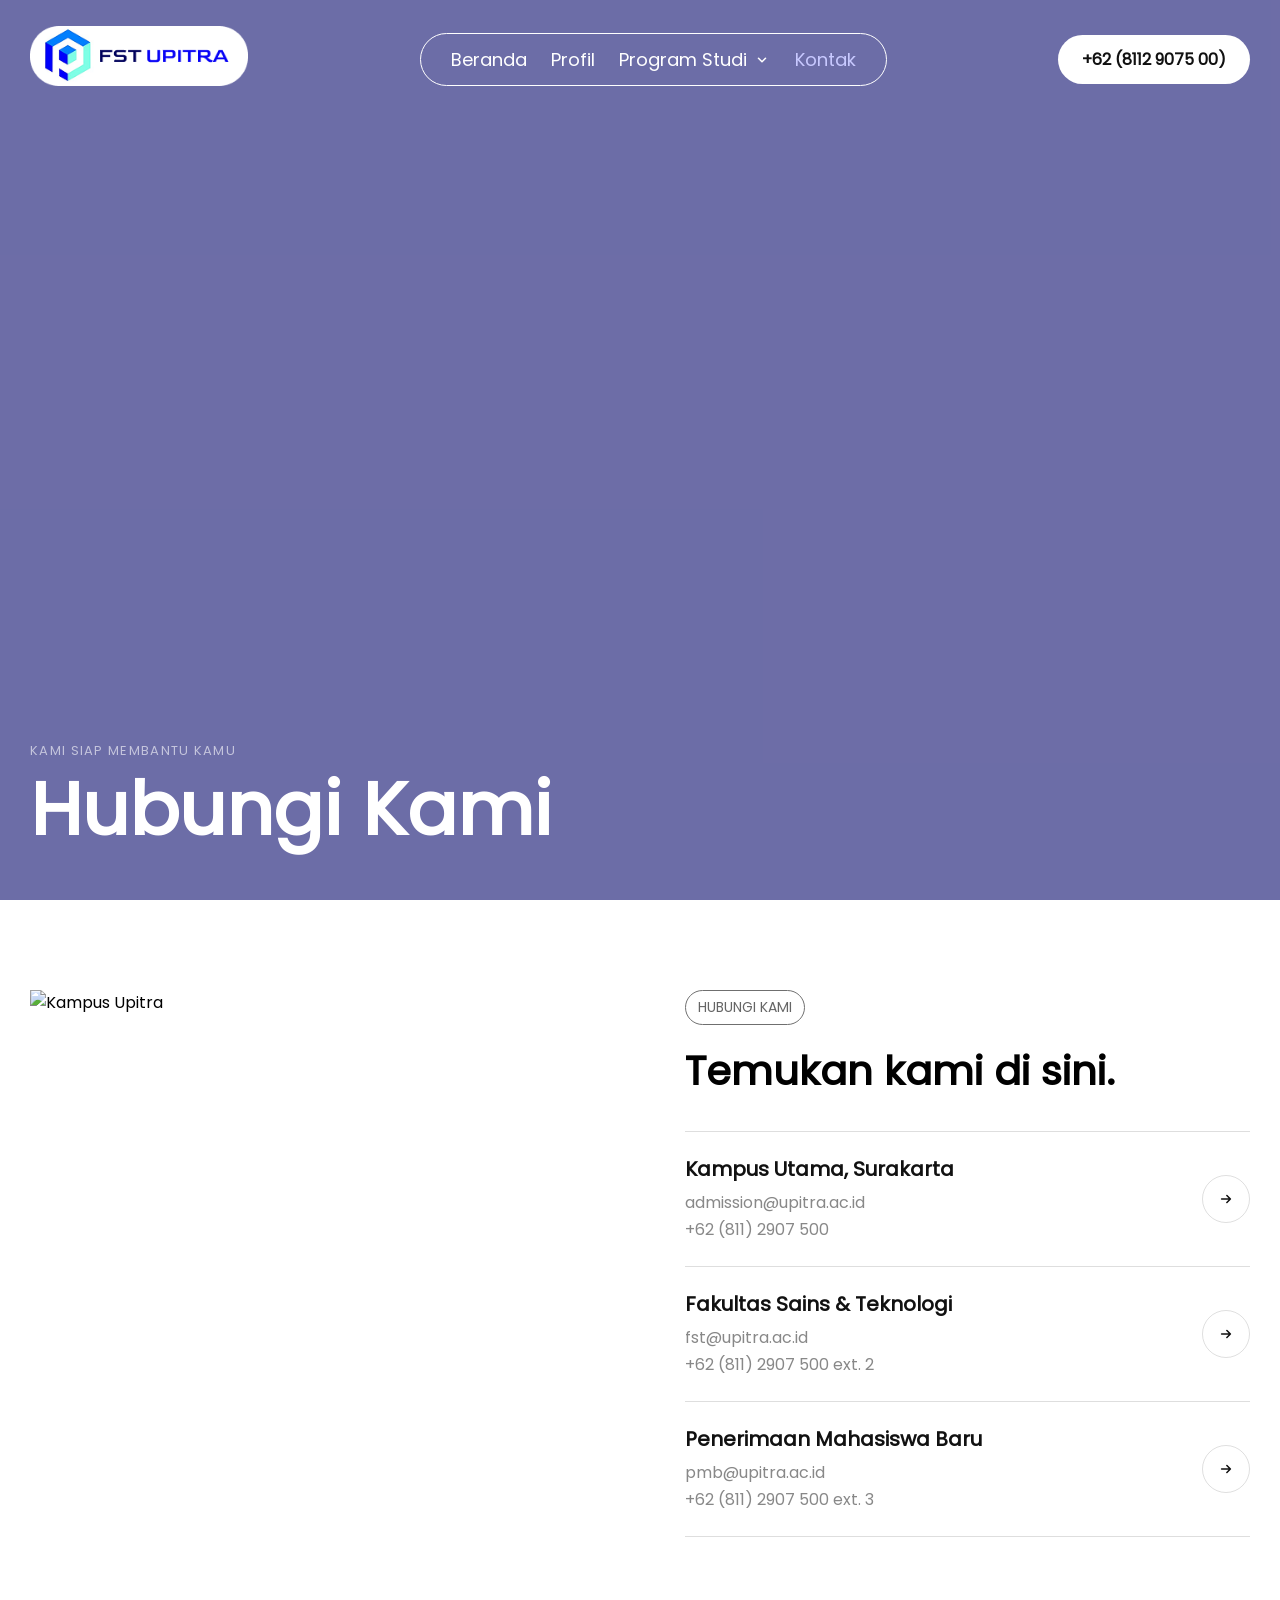
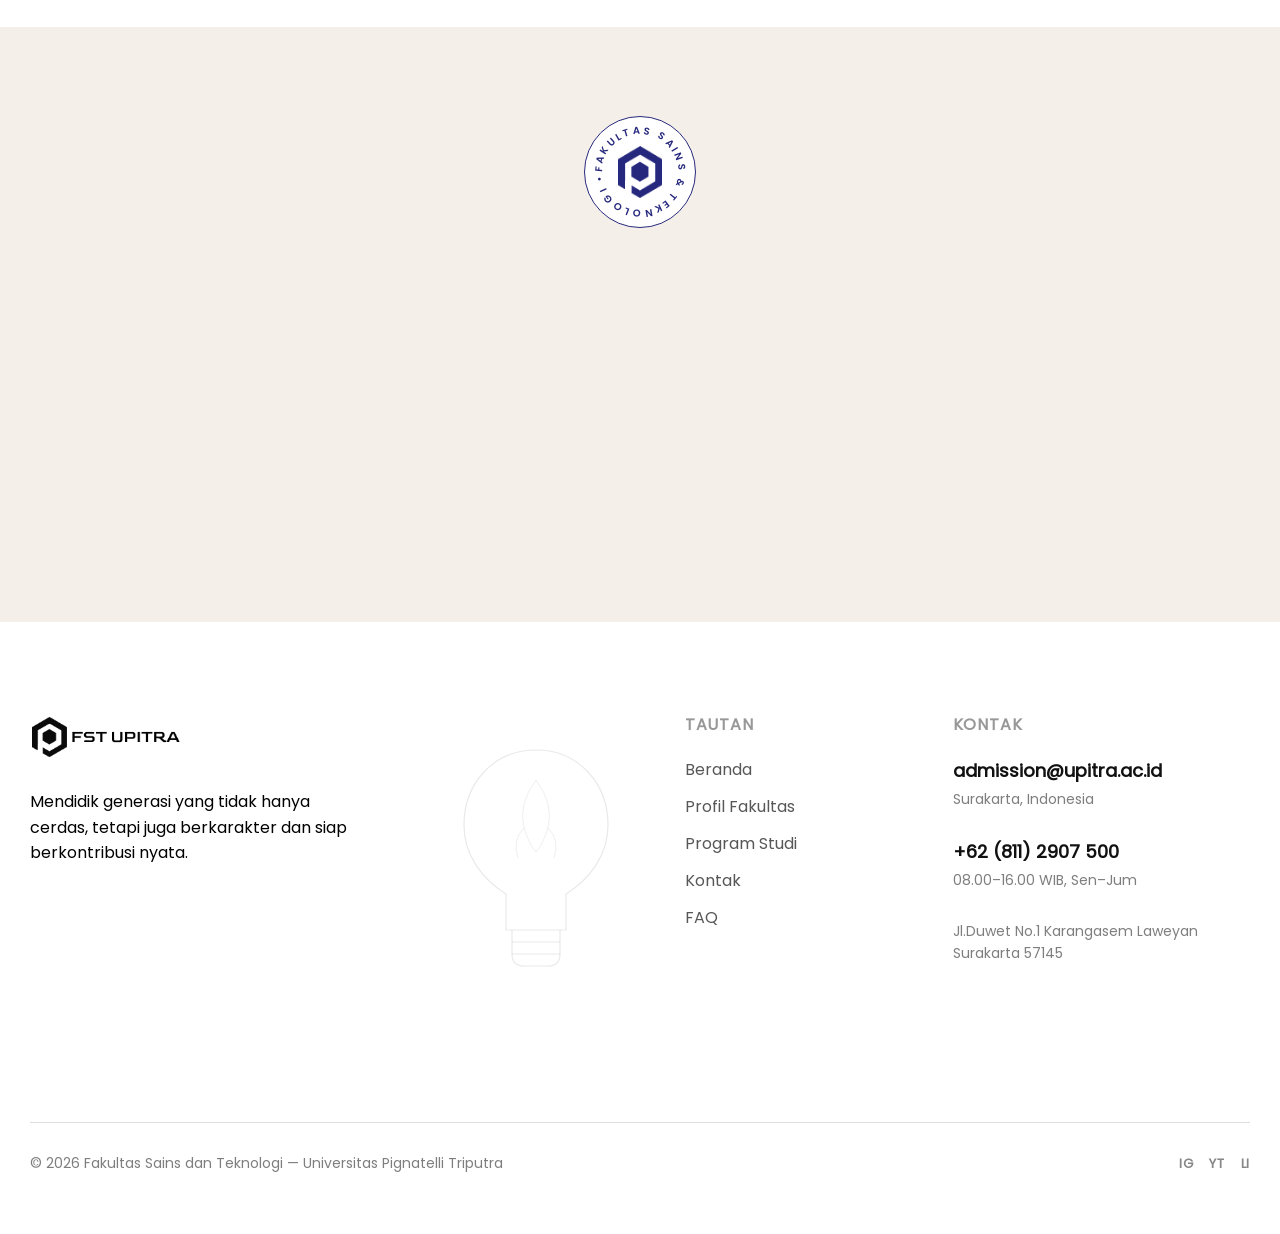
==== pages/kontak.html @ c09c7ad1 "update" ====
<!DOCTYPE html>
<html lang="id">

<head>
    <meta charset="UTF-8">
    <meta name="viewport" content="width=device-width, initial-scale=1.0">
    <title>Kontak — FST Upitra</title>
    <link rel="stylesheet" href="../assets/css/global.css">
    <link rel="stylesheet" href="../assets/css/kontak.css">
    <link rel="shortcut icon" href="../assets/img/favicon.png" type="image/x-icon">
</head>

<body class="loading">

    <div id="loading-screen">
        <div class="spinning-badge">
            <svg class="badge-ring" viewBox="0 0 110 110" xmlns="http://www.w3.org/2000/svg">
                <defs>
                    <path id="badge-circle" d="M 55,55 m -38,0 a 38,38 0 1,1 76,0 a 38,38 0 1,1 -76,0" />
                </defs>
                <text font-size="10" font-family="Poppins-SemiBold, sans-serif" fill="#26287d" letter-spacing="2.5"
                    font-weight="600">
                    <textPath href="#badge-circle">FAKULTAS SAINS & TEKNOLOGI &bull;
                </text>
            </svg>
            <div class="badge-center">
                <div class="badge-logo">
                    <img src="../assets/img/logo-brand.png" alt="" class="badge-img no-reveal">
                </div>
            </div>
        </div>
    </div>

    <nav>
        <a href="../index.html"><img src="../assets/img/logo-header.png" alt="FST Upitra Logo"></a>
        <ul class="nav-links">
            <li><a href="../index.html">Beranda</a></li>
            <li><a href="profil.html">Profil</a></li>
            <li class="nav-dropdown">
                <a href="prodi.html">Program Studi</a>
                <span class="nav-chevron">
                    <svg viewBox="0 0 16 16" fill="none">
                        <path d="M4 6l4 4 4-4" stroke="currentColor" stroke-width="1.8" stroke-linecap="round"
                            stroke-linejoin="round" />
                    </svg>
                </span>
                <div class="nav-dropdown-menu">
                    <a href="prodi/si.html">Sistem Informasi</a>
                    <a href="prodi/informatika.html">Informatika</a>
                    <a href="prodi/rpl.html">Rekayasa Perangkat Lunak</a>
                </div>
            </li>
            <li><a href="kontak.html" class="active">Kontak</a></li>
        </ul>
        <a href="tel:+628112907500" class="kontak nav-kontak">+62 (8112 9075 00)</a>
        <button class="nav-hamburger" id="navHamburger" aria-label="Open menu">
            <span></span>
            <span></span>
            <span></span>
        </button>
    </nav>

    <div class="mobile-menu" id="mobileMenu">
        <div class="mobile-menu-header">
            <img src="../assets/img/logo-header.png" alt="" class="mobile-menu-logo">
            <button class="mobile-menu-close" id="mobileMenuClose" aria-label="Close menu">
                <svg viewBox="0 0 24 24" fill="none" width="20" height="20">
                    <path d="M6 6l12 12M6 18L18 6" stroke="currentColor" stroke-width="2" stroke-linecap="round" />
                </svg>
            </button>
        </div>
        <ul class="mobile-menu-links">
            <li><a href="../index.html">HOME</a></li>
            <li><a href="profil.html">PROFIL</a></li>
            <li class="mobile-dropdown">
                <button class="mobile-dropdown-btn" id="mobileDropdownBtn">
                    PROGRAM STUDI
                    <svg viewBox="0 0 16 16" fill="none" width="14" height="14" class="mobile-chevron">
                        <path d="M4 6l4 4 4-4" stroke="currentColor" stroke-width="1.8" stroke-linecap="round"
                            stroke-linejoin="round" />
                    </svg>
                </button>
                <ul class="mobile-submenu" id="mobileSubmenu">
                    <li><a href="prodi/si.html">Sistem Informasi</a></li>
                    <li><a href="prodi/informatika.html">Informatika</a></li>
                    <li><a href="prodi/rpl.html">Rekayasa Perangkat Lunak</a></li>
                </ul>
            </li>
            <li><a href="kontak.html">KONTAK</a></li>
        </ul>
        <a href="tel:+628112907500" class="mobile-menu-kontak">+62 (8112 9075 00)</a>
    </div>

    <div class="mobile-menu-overlay" id="mobileMenuOverlay"></div>

    <main>

        <section id="kontak-hero">
            <div class="kh-bg"></div>
            <div class="kh-overlay"></div>
            <div class="kh-content">
                <p class="kh-eyebrow">Kami siap membantu kamu</p>
                <h1>Hubungi Kami</h1>
            </div>
        </section>

        <section id="kontak-main">

            <div class="km-img scroll-zoom-wrap">
                <img src="../assets/img/upitra4.jpg" alt="Kampus Upitra" class="scroll-zoom-img">
            </div>

            <div class="km-right">
                <div class="rounded">HUBUNGI KAMI</div>
                <h2>Temukan kami di sini.</h2>

                <div class="k-list">
                    <a href="https://maps.google.com/?q=Jl+Duwet+No+1+Karangasem+Laweyan+Surakarta" target="_blank"
                        class="k-item">
                        <div class="k-item-left">
                            <p class="k-loc">Kampus Utama, Surakarta</p>
                            <p class="k-detail">admission@upitra.ac.id</p>
                            <p class="k-detail">+62 (811) 2907 500</p>
                        </div>
                        <div class="k-arrow">
                            <svg viewBox="0 0 16 16" fill="none" width="14" height="14">
                                <path d="M3 8h10M9 4l4 4-4 4" stroke="currentColor" stroke-width="1.8"
                                    stroke-linecap="round" stroke-linejoin="round" />
                            </svg>
                        </div>
                    </a>

                    <a href="mailto:fst@upitra.ac.id" class="k-item">
                        <div class="k-item-left">
                            <p class="k-loc">Fakultas Sains &amp; Teknologi</p>
                            <p class="k-detail">fst@upitra.ac.id</p>
                            <p class="k-detail">+62 (811) 2907 500 ext. 2</p>
                        </div>
                        <div class="k-arrow">
                            <svg viewBox="0 0 16 16" fill="none" width="14" height="14">
                                <path d="M3 8h10M9 4l4 4-4 4" stroke="currentColor" stroke-width="1.8"
                                    stroke-linecap="round" stroke-linejoin="round" />
                            </svg>
                        </div>
                    </a>

                    <a href="mailto:pmb@upitra.ac.id" class="k-item">
                        <div class="k-item-left">
                            <p class="k-loc">Penerimaan Mahasiswa Baru</p>
                            <p class="k-detail">pmb@upitra.ac.id</p>
                            <p class="k-detail">+62 (811) 2907 500 ext. 3</p>
                        </div>
                        <div class="k-arrow">
                            <svg viewBox="0 0 16 16" fill="none" width="14" height="14">
                                <path d="M3 8h10M9 4l4 4-4 4" stroke="currentColor" stroke-width="1.8"
                                    stroke-linecap="round" stroke-linejoin="round" />
                            </svg>
                        </div>
                    </a>
                </div>
            </div>
        </section>

        <section id="kontak-map">
            <div class="kontak-map-inner">
                <iframe
                    src="https://www.google.com/maps/embed?pb=!1m18!1m12!1m3!1d3955.0!2d110.8029!3d-7.5701!2m3!1f0!2f0!3f0!3m2!1i1024!2i768!4f13.1!3m3!1m2!1s0x2e7a158b!2sJl.+Duwet+No.1+Karangasem+Laweyan+Surakarta!5e0!3m2!1sid!2sid!4v1"
                    allowfullscreen="" loading="lazy" referrerpolicy="no-referrer-when-downgrade">
                </iframe>
            </div>
            <div class="spinning-badge">
                <svg class="badge-ring" viewBox="0 0 110 110" xmlns="http://www.w3.org/2000/svg">
                    <defs>
                        <path id="map-bc" d="M 55,55 m -38,0 a 38,38 0 1,1 76,0 a 38,38 0 1,1 -76,0" />
                    </defs>
                    <text font-size="10" font-family="Poppins-SemiBold, sans-serif" fill="#26287d" letter-spacing="2.5"
                        font-weight="600">
                        <textPath href="#map-bc">FAKULTAS SAINS & TEKNOLOGI &bull;</textPath>
                    </text>
                </svg>
                <div class="badge-center">
                    <div class="badge-logo">
                        <img src="../assets/img/logo-brand.png" alt="" class="badge-img no-reveal">
                    </div>
                </div>
            </div>
        </section>

    </main>

    <footer>
        <div class="f-top">
            <div class="f-col-1">
                <div class="f-logo">
                    <img src="../assets/img/logo-footer.png" alt="FST Upitra">
                </div>
                <p class="f-tagline">Mendidik generasi yang tidak hanya cerdas, tetapi juga berkarakter dan siap
                    berkontribusi nyata.</p>
            </div>
            <div class="f-col-2">
                <svg viewBox="0 0 300 500" fill="none" xmlns="http://www.w3.org/2000/svg" class="f-bulb">
                    <path
                        d="M150 30 C80 30 30 85 30 155 C30 205 60 245 100 270 L100 330 L200 330 L200 270 C240 245 270 205 270 155 C270 85 220 30 150 30 Z"
                        stroke="rgba(0,0,0,0.12)" stroke-width="2" fill="none" />
                    <path d="M110 330 L110 370 Q110 390 130 390 L170 390 Q190 390 190 370 L190 330"
                        stroke="rgba(0,0,0,0.12)" stroke-width="2" fill="none" />
                    <line x1="110" y1="350" x2="190" y2="350" stroke="rgba(0,0,0,0.12)" stroke-width="2" />
                    <line x1="110" y1="370" x2="190" y2="370" stroke="rgba(0,0,0,0.12)" stroke-width="2" />
                    <path d="M150 80 Q120 120 130 160 Q140 190 150 200 Q160 190 170 160 Q180 120 150 80Z"
                        stroke="rgba(0,0,0,0.1)" stroke-width="1.5" fill="none" />
                    <path d="M130 160 Q110 180 120 210" stroke="rgba(0,0,0,0.1)" stroke-width="1.5" fill="none" />
                    <path d="M170 160 Q190 180 180 210" stroke="rgba(0,0,0,0.1)" stroke-width="1.5" fill="none" />
                </svg>
            </div>
            <div class="f-col-3">
                <p class="f-col-title">Tautan</p>
                <ul class="f-links">
                    <li><a href="../index.html">Beranda</a></li>
                    <li><a href="profil.html">Profil Fakultas</a></li>
                    <li><a href="prodi.html">Program Studi</a></li>
                    <li><a href="kontak.html">Kontak</a></li>
                    <li><a href="#">FAQ</a></li>
                </ul>
            </div>
            <div class="f-col-4">
                <p class="f-col-title">Kontak</p>
                <div class="f-contact-block">
                    <a href="mailto:admission@upitra.ac.id" class="f-email">admission@upitra.ac.id</a>
                    <p class="f-contact-sub">Surakarta, Indonesia</p>
                </div>
                <div class="f-contact-block">
                    <a href="tel:+628112907500" class="f-phone">+62 (811) 2907 500</a>
                    <p class="f-contact-sub">08.00–16.00 WIB, Sen–Jum</p>
                </div>
                <div class="f-contact-block">
                    <p class="f-contact-sub">Jl.Duwet No.1 Karangasem Laweyan Surakarta 57145</p>
                </div>
            </div>
        </div>
        <div class="f-bottom">
            <p>&copy; 2026 Fakultas Sains dan Teknologi &mdash; Universitas Pignatelli Triputra</p>
            <div class="f-socials">
                <a href="#">IG</a>
                <a href="#">YT</a>
                <a href="#">LI</a>
            </div>
        </div>
    </footer>

    <script src="../assets/js/script.js"></script>
</body>

</html>
---- assets/css/global.css ----
@font-face {
  font-family: "Poppins-Regular";
  src: url("../font/Poppins/Poppins-Regular.ttf") format("truetype");
}

@font-face {
  font-family: "Poppins-SemiBold";
  src: url("../font/Poppins/Poppins-SemiBold.ttf") format("truetype");
}

:root {
    --clr-brand:        #26287d;
    --clr-brand-light:  #c8c9ff;
    --clr-bg-cream:     #f4f0e9;
    --clr-white:        #ffffff;
    --clr-black:        #111111;
    --clr-border:       rgba(0, 0, 0, 0.131);
    --clr-border-white: rgba(255, 255, 255, 0.15);

    --radius-pill: 30px;
    --radius-card: 4px;

    --pad-page:    30px;
    --pad-section: 90px;

    --font-base: "Poppins-Regular";
    --font-semi: "Poppins-SemiBold";

    --transition-base:   0.25s ease;
    --transition-spring: 0.65s cubic-bezier(0.16, 1, 0.3, 1);

    --zoom-base: 1.00;
    --zoom-in:   1.12;
}

html {
    scroll-behavior: smooth;
}

body {
    margin: 0;
    padding: 0;
    font-family: var(--font-base);
}

body.loading {
    overflow: hidden;
}

#loading-screen {
    position: fixed;
    inset: 0;
    background: var(--clr-white);
    z-index: 9999;
    display: flex;
    align-items: center;
    justify-content: center;
    transition: opacity 0.5s ease;
}

#loading-screen.hidden {
    opacity: 0;
    pointer-events: none;
}

#loading-screen .ls-logo,
#loading-screen .ls-bar-wrap,
#loading-screen .ls-bar,
#loading-screen .ls-text {
    display: none;
}

#loading-screen .ls-spinner {
    position: absolute;
    inset: 0;
    animation: spin-badge 8s linear infinite;
    border-radius: 50%;
    background: var(--clr-white);
    border: 1px solid var(--clr-brand);
}

#loading-screen .ls-spinner-center {
    position: absolute;
    inset: 0;
    display: flex;
    align-items: center;
    justify-content: center;
}

#loading-screen .ls-spinner-logo {
    width: 54px;
    height: 54px;
    border-radius: 50%;
    display: flex;
    align-items: center;
    justify-content: center;
    color: var(--clr-white);
    font-family: var(--font-semi);
    font-size: 11px;
    letter-spacing: 0.04em;
    text-align: center;
    line-height: 1.3;
}

.scroll-zoom-wrap {
    overflow: hidden;
    position: relative;
}

.scroll-zoom-wrap .scroll-zoom-img {
    width: 100%;
    height: 100%;
    object-fit: cover;
    transform: scale(var(--zoom-base));
    transform-origin: center center;
    transition: transform 0.1s linear;
    will-change: transform;
    display: block;
}

nav {
    display: flex;
    justify-content: space-between;
    align-items: center;
    padding: 15px var(--pad-page);
    position: absolute;
    width: calc(100% - 60px);
    z-index: 100;
}

nav img {
    height: 60px;
}

nav ul {
    display: flex;
    list-style: none;
    gap: 24px;
    padding: 12px var(--pad-page);
    font-size: 18px;
    border-radius: var(--radius-pill);
    border: 1px solid var(--clr-white);
    color: var(--clr-white);
    justify-content: space-between;
}

nav ul li {
    cursor: pointer;
}

nav ul li a {
    color: inherit;
    text-decoration: none;
    transition: color var(--transition-base);
}

nav ul li a:hover,
nav ul li a.active {
    color: var(--clr-brand-light);
}

nav ul li:hover {
    color: var(--clr-brand-light);
    transition: color var(--transition-base);
}

nav .kontak {
    color: var(--clr-black);
    font-weight: bold;
    text-decoration: none;
    background-color: var(--clr-white);
    padding: 12px 24px;
    border-radius: var(--radius-pill);
}

nav ul li.nav-dropdown {
    position: relative;
    display: flex;
    align-items: center;
    gap: 6px;
    cursor: pointer;
}

nav ul li.nav-dropdown::after {
    content: '';
    position: absolute;
    top: 100%;
    left: 0;
    width: 100%;
    height: 20px;
}

nav ul li.nav-dropdown:hover .nav-chevron {
    transform: rotate(180deg);
}

nav ul li.nav-dropdown:hover .nav-dropdown-menu {
    opacity: 1;
    pointer-events: all;
    transform: translateX(-50%) translateY(0);
}

.nav-chevron {
    width: 18px;
    height: 18px;
    display: flex;
    align-items: center;
    justify-content: center;
    transition: transform 0.3s cubic-bezier(0.16, 1, 0.3, 1);
}

.nav-chevron svg {
    width: 14px;
    height: 14px;
}

.nav-dropdown-menu {
    position: absolute;
    top: calc(100% + 16px);
    left: 50%;
    transform: translateX(-50%) translateY(8px);
    background: var(--clr-brand);
    padding: 8px;
    min-width: 220px;
    display: flex;
    flex-direction: column;
    gap: 2px;
    opacity: 0;
    pointer-events: none;
    transition: opacity var(--transition-base), transform 0.3s cubic-bezier(0.16, 1, 0.3, 1);
}

.nav-dropdown-menu a {
    display: block;
    padding: 10px 16px;
    color: var(--clr-white);
    text-decoration: none;
    font-size: 14px;
    transition: color var(--transition-base);
    white-space: nowrap;
}

.nav-dropdown-menu a:hover {
    color: var(--clr-brand-light);
}

.nav-hamburger {
    display: none;
    flex-direction: column;
    justify-content: center;
    align-items: center;
    gap: 5px;
    width: 44px;
    height: 44px;
    background: transparent;
    border: none;
    border-radius: 50%;
    cursor: pointer;
    padding: 0;
}

.nav-hamburger span {
    display: block;
    width: 18px;
    height: 1.5px;
    background: var(--clr-white);
    border-radius: 2px;
    transition: all 0.3s ease;
}

.mobile-menu {
    position: fixed;
    top: 16px;
    left: 16px;
    width: 335px;
    background: var(--clr-brand);
    z-index: 1000;
    padding: 20px;
    transform: translateY(-20px);
    opacity: 0;
    pointer-events: none;
    transition: opacity 0.3s cubic-bezier(0.16, 1, 0.3, 1), transform 0.3s cubic-bezier(0.16, 1, 0.3, 1);
}

.mobile-menu.open {
    opacity: 1;
    pointer-events: all;
    transform: translateY(0);
}

.mobile-menu-header {
    display: flex;
    justify-content: space-between;
    align-items: center;
    margin-bottom: 24px;
}

.mobile-menu-logo {
    display: none;
}

.mobile-menu-close {
    height: 32px;
    border-radius: 50%;
    background: transparent;
    border: none;
    display: flex;
    align-items: center;
    justify-content: center;
    cursor: pointer;
    color: var(--clr-white);
    padding: 0;
    transition: background var(--transition-base);
}

.mobile-menu-close:hover {
    background: rgba(255, 255, 255, 0.25);
}

.mobile-menu-links {
    list-style: none;
    padding: 0;
    margin: 0 0 24px 0;
    display: flex;
    flex-direction: column;
    gap: 2px;
}

.mobile-menu-links li a {
    display: block;
    color: var(--clr-white);
    text-decoration: none;
    font-size: 15px;
    font-weight: 600;
    letter-spacing: 0.04em;
    padding: 10px 0;
    border-bottom: 1px solid var(--clr-border-white);
    transition: color var(--transition-base);
}

.mobile-menu-links li a:hover {
    color: var(--clr-brand-light);
}

.mobile-menu-links li:last-child a {
    border-bottom: none;
}

.mobile-dropdown {
    border-bottom: 1px solid var(--clr-border-white);
}

.mobile-dropdown.open .mobile-chevron {
    transform: rotate(180deg);
}

.mobile-dropdown-btn {
    display: flex;
    align-items: center;
    justify-content: space-between;
    width: 100%;
    background: none;
    border: none;
    color: var(--clr-white);
    font-size: 15px;
    font-weight: 600;
    letter-spacing: 0.04em;
    padding: 10px 0;
    cursor: pointer;
    font-family: var(--font-base);
}

.mobile-chevron {
    transition: transform 0.3s ease;
}

.mobile-submenu {
    list-style: none;
    padding: 0 0 8px 12px;
    margin: 0;
    display: none;
    flex-direction: column;
    gap: 2px;
}

.mobile-submenu.open {
    display: flex;
}

.mobile-submenu li a {
    display: block;
    color: rgba(255, 255, 255, 0.75);
    text-decoration: none;
    font-size: 13px;
    padding: 6px 0;
    transition: color var(--transition-base);
}

.mobile-submenu li a:hover {
    color: var(--clr-brand-light);
}

.mobile-menu-kontak {
    display: block;
    background: var(--clr-white);
    color: var(--clr-brand);
    text-decoration: none;
    font-weight: 700;
    font-size: 13px;
    padding: 10px 18px;
    border-radius: var(--radius-pill);
    text-align: center;
    transition: background var(--transition-base);
}

.mobile-menu-kontak:hover {
    background: var(--clr-brand-light);
}

.mobile-menu-overlay {
    display: none;
    position: fixed;
    inset: 0;
    background: rgba(0, 0, 0, 0.4);
    z-index: 999;
}

.mobile-menu-overlay.open {
    display: block;
}

.a-button {
    width: fit-content;
    color: var(--clr-black);
    font-weight: bold;
    text-decoration: none;
    background-color: #eeeeee;
    font-size: 14px;
    padding: 6px 18px 6px 6px;
    border-radius: var(--radius-pill);
    display: inline-flex;
    align-items: center;
    gap: 10px;
    overflow: hidden;
}

.a-button .btn-arrow-wrap {
    width: 28px;
    height: 28px;
    border-radius: 50%;
    background-color: var(--clr-brand);
    display: flex;
    align-items: center;
    justify-content: center;
    overflow: hidden;
    position: relative;
    flex-shrink: 0;
}

.a-button .btn-arrow-wrap svg {
    position: absolute;
    width: 14px;
    height: 14px;
    transition: transform 1s cubic-bezier(0.16, 1, 0.3, 1), opacity var(--transition-base);
}

.a-button .btn-arrow-wrap .arrow-main { transform: translateX(0); opacity: 1; }
.a-button .btn-arrow-wrap .arrow-ghost { transform: translateX(-120%); opacity: 0; }

.a-button:hover .btn-arrow-wrap .arrow-main { transform: translateX(120%); opacity: 0; }
.a-button:hover .btn-arrow-wrap .arrow-ghost { transform: translateX(0); opacity: 1; }

.rounded {
    font-size: 14px;
    border: 1px solid var(--clr-black);
    width: fit-content;
    padding: 6px 12px;
    border-radius: var(--radius-pill);
    --sr-opacity: 0.6;
}

.spinning-badge {
    position: absolute;
    left: 50%;
    top: 50%;
    transform: translate(-50%, -50%);
    width: 110px;
    height: 110px;
    z-index: 10;
    pointer-events: none;
    border-radius: 50%;
    background: var(--clr-white);
    border: 1px solid var(--clr-brand);
    display: flex;
    align-items: center;
    justify-content: center;
}

.spinning-badge .badge-ring {
    position: absolute;
    inset: 0;
    animation: spin-badge 12s linear infinite;
}

.spinning-badge .badge-center {
    position: absolute;
    inset: 0;
    display: flex;
    align-items: center;
    justify-content: center;
}

.spinning-badge .badge-logo {
    width: 44px;
    height: 44px;
    border-radius: 50%;
    display: flex;
    align-items: center;
    justify-content: center;
    color: var(--clr-white);
    font-family: var(--font-semi);
    font-size: 11px;
    letter-spacing: 0.04em;
    text-align: center;
    line-height: 1.2;
}

.spinning-badge .badge-logo img {
    width: 100%;
}

@keyframes spin-badge {
    from { transform: rotate(0deg); }
    to   { transform: rotate(360deg); }
}

.sr {
    opacity: 0;
    transform: translateY(36px);
    transition: opacity 0.65s cubic-bezier(0.16, 1, 0.3, 1),
                transform 0.65s cubic-bezier(0.16, 1, 0.3, 1);
    will-change: transform, opacity;
}

.sr.sr-img {
    transform: translateY(48px) scale(0.97);
    transition: opacity 0.75s cubic-bezier(0.16, 1, 0.3, 1),
                transform 0.75s cubic-bezier(0.16, 1, 0.3, 1);
}

.sr.sr-card {
    transform: translateY(56px);
    transition: opacity 0.7s cubic-bezier(0.16, 1, 0.3, 1),
                transform 0.7s cubic-bezier(0.16, 1, 0.3, 1);
}

.sr.in-view {
    opacity: var(--sr-opacity, 1);
    transform: translateY(0) scale(1);
}

footer {
    width: calc(100vw - 60px);
    background-color: var(--clr-white);
    padding: var(--pad-page);
    padding-top: var(--pad-section);
}

footer .f-top {
    display: grid;
    grid-template-columns: 1.2fr 0.8fr 0.8fr 1fr;
    gap: var(--pad-page);
    padding-bottom: var(--pad-section);
    border-bottom: 1px solid var(--clr-border);
    align-items: start;
}

footer .f-logo img {
    height: 50px;
    margin-bottom: 20px;
}

footer .f-tagline {
    font-size: 16px;
    line-height: 160%;
    --sr-opacity: 0.6;
    margin: 0 0 40px 0;
    max-width: 320px;
}

footer .f-col-2 {
    display: flex;
    justify-content: center;
    align-items: center;
    padding-top: 20px;
}

footer .f-bulb {
    width: 180px;
    height: auto;
    opacity: 0.7;
}

footer .f-col-title {
    font-size: 16px;
    font-weight: 600;
    margin: 0 0 20px 0;
    opacity: 0.4;
    letter-spacing: 0.05em;
    text-transform: uppercase;
}

footer .f-links {
    list-style: none;
    padding: 0;
    margin: 0;
    display: flex;
    flex-direction: column;
    gap: 12px;
}

footer .f-links a {
    text-decoration: none;
    color: var(--clr-black);
    font-size: 16px;
    opacity: 0.7;
    transition: opacity var(--transition-base);
}

footer .f-links a:hover {
    opacity: 1;
}

footer .f-contact-block {
    margin-bottom: 28px;
}

footer .f-email,
footer .f-phone {
    display: block;
    text-decoration: none;
    color: var(--clr-black);
    font-size: 18px;
    font-weight: 600;
    margin-bottom: 4px;
}

footer .f-contact-sub {
    font-size: 14px;
    opacity: 0.5;
    margin: 0;
    line-height: 160%;
}

footer .f-bottom {
    display: flex;
    justify-content: space-between;
    align-items: center;
    padding-top: var(--pad-page);
    padding-bottom: var(--pad-page);
}

footer .f-bottom p {
    font-size: 14px;
    opacity: 0.5;
    margin: 0;
}

footer .f-socials {
    display: flex;
    gap: 16px;
}

footer .f-socials a {
    text-decoration: none;
    color: var(--clr-black);
    font-size: 13px;
    font-weight: 700;
    opacity: 0.5;
    letter-spacing: 0.05em;
    transition: opacity var(--transition-base);
}

footer .f-socials a:hover {
    opacity: 1;
}

@media (min-width: 769px) and (max-width: 1024px) {
    footer .f-top { grid-template-columns: 1fr 1fr; }
    footer .f-col-2 { display: none; }
}

@media (max-width: 768px) {
    nav {
        padding: 16px 20px;
        width: calc(100% - 40px);
    }

    nav img { height: 44px; }
    nav .nav-links { display: none; }
    nav .nav-kontak { display: none; }

    .nav-hamburger { display: flex; }

    .spinning-badge {
        width: 80px;
        height: 80px;
    }

    .spinning-badge .badge-logo {
        width: 32px;
        height: 32px;
    }

    footer {
        width: calc(100vw - 40px);
        padding: 20px;
        padding-top: 60px;
    }

    footer .f-top { grid-template-columns: 1fr; gap: 40px; padding-bottom: 40px; }
    footer .f-col-2 { display: none; }
    footer .f-tagline { font-size: 15px; margin-bottom: 24px; max-width: 100%; }
    footer .f-bottom { flex-direction: column; align-items: flex-start; gap: 16px; }
}
---- assets/css/kontak.css ----
@import url("global.css");

#kontak-hero {
    width: 100vw;
    height: 100vh;
    min-height: 260px;
    position: relative;
    overflow: hidden;
}

#kontak-hero .kh-bg {
    position: absolute;
    inset: 0;
    background-image: url("../img/upitra4.jpg");
    background-size: cover;
    background-position: center 35%;
}

#kontak-hero .kh-overlay {
    position: absolute;
    inset: 0;
    background: #26277dac;
}

#kontak-hero .kh-content {
    position: absolute;
    inset: 0;
    display: flex;
    flex-direction: column;
    justify-content: flex-end;
    padding: var(--pad-page);
    padding-bottom: 52px;
}

#kontak-hero .kh-eyebrow {
    font-size: 13px;
    color: rgba(255, 255, 255, 0.6);
    letter-spacing: 0.1em;
    text-transform: uppercase;
    margin: 0 0 10px 0;
}

#kontak-hero h1 {
    font-size: clamp(42px, 6vw, 74px);
    color: var(--clr-white);
    margin: 0;
    line-height: 1.04;
    font-family: var(--font-base);
}

#kontak-main {
    width: calc(100vw - 60px);
    padding: var(--pad-page);
    padding-top: var(--pad-section);
    padding-bottom: var(--pad-section);
    background: var(--clr-white);
    display: grid;
    grid-template-columns: 1fr 1fr;
    gap: var(--pad-page);
    align-items: start;
}

#kontak-main .km-img {
    width: 100%;
    aspect-ratio: 4 / 3;
    overflow: hidden;
}

#kontak-main .km-img img {
    width: 100%;
    height: 100%;
    object-fit: cover;
    display: block;
    transition: transform 0.6s ease;
}

#kontak-main .km-img:hover img {
    transform: scale(1.04);
}

#kontak-main .km-right {
    display: flex;
    flex-direction: column;
    padding-left: var(--pad-page);
}

#kontak-main .km-right h2 {
    font-size: 40px;
    margin: 0 0 36px 0;
    line-height: 1.2;
}

#kontak-main .rounded {
    margin-bottom: 22px;
}

.k-list {
    border-top: 1px solid var(--clr-border);
}

.k-item {
    padding: 22px 0;
    display: grid;
    grid-template-columns: 1fr auto;
    align-items: center;
    gap: 16px;
    text-decoration: none;
    color: var(--clr-black);
    transition: opacity var(--transition-base);
    border-bottom: 1px solid var(--clr-border);
}

.k-item:hover {
    opacity: 0.6;
}

.k-item-left .k-loc {
    font-size: 20px;
    font-weight: 600;
    margin: 0 0 6px 0;
}

.k-item-left .k-detail {
    font-size: 16px;
    opacity: 0.5;
    margin: 0 0 2px 0;
}

.k-arrow {
    width: 46px;
    height: 46px;
    border: 1px solid var(--clr-border);
    border-radius: 50%;
    display: flex;
    align-items: center;
    justify-content: center;
    flex-shrink: 0;
    color: var(--clr-black);
    transition: background var(--transition-base), border-color var(--transition-base), color var(--transition-base);
}

.k-item:hover .k-arrow {
    background: var(--clr-brand);
    border-color: var(--clr-brand);
    color: var(--clr-white);
}

#kontak-map {
    padding: var(--pad-page);
    padding-top: calc(var(--pad-section) + 55px);
    width: calc(100vw - var(--pad-page) * 2);
    height: 420px;
    overflow: visible;
    position: relative;
    background: var(--clr-bg-cream);
}

.kontak-map-inner {
    position: relative;
    width: 100%;
    height: 100%;
    overflow: hidden;
}

#kontak-map iframe {
    width: 100%;
    height: 100%;
    border: none;
    display: block;
    filter: grayscale(0.2) contrast(1.05);
}

#kontak-map .spinning-badge {
    position: absolute;
    left: 50%;
    top: calc(var(--pad-section) + 55px);
    transform: translate(-50%, -50%);
    z-index: 10;
    display: flex;
}

@media (max-width: 768px) {
    #kontak-hero {
        height: 44vh;
        min-height: 200px;
    }

    #kontak-hero .kh-content {
        padding: 20px;
        padding-bottom: 36px;
    }

    #kontak-main {
        width: calc(100vw - 40px);
        padding: 20px;
        padding-top: 60px;
        padding-bottom: 60px;
        grid-template-columns: 1fr;
        gap: 30px;
    }

    #kontak-main .km-right {
        padding-left: 0;
    }

    #kontak-main .km-img {
        aspect-ratio: 16 / 9;
    }

    #kontak-main .km-right h2 {
        font-size: 26px;
    }

    .k-item-left .k-loc {
        font-size: 16px;
    }

    .k-item-left .k-detail {
        font-size: 14px;
    }

    #kontak-map {
        height: 280px;
        padding: 20px;
        padding-top: calc(60px + 40px);
        width: calc(100vw - 40px);
        overflow: visible;
    }

    #kontak-map .spinning-badge {
        top: calc(60px + 40px);
        left: 50%;
        transform: translate(-50%, -50%);
        width: 80px;
        height: 80px;
        display: flex;
    }

    #kontak-map .spinning-badge .badge-logo {
        width: 32px;
        height: 32px;
    }
}
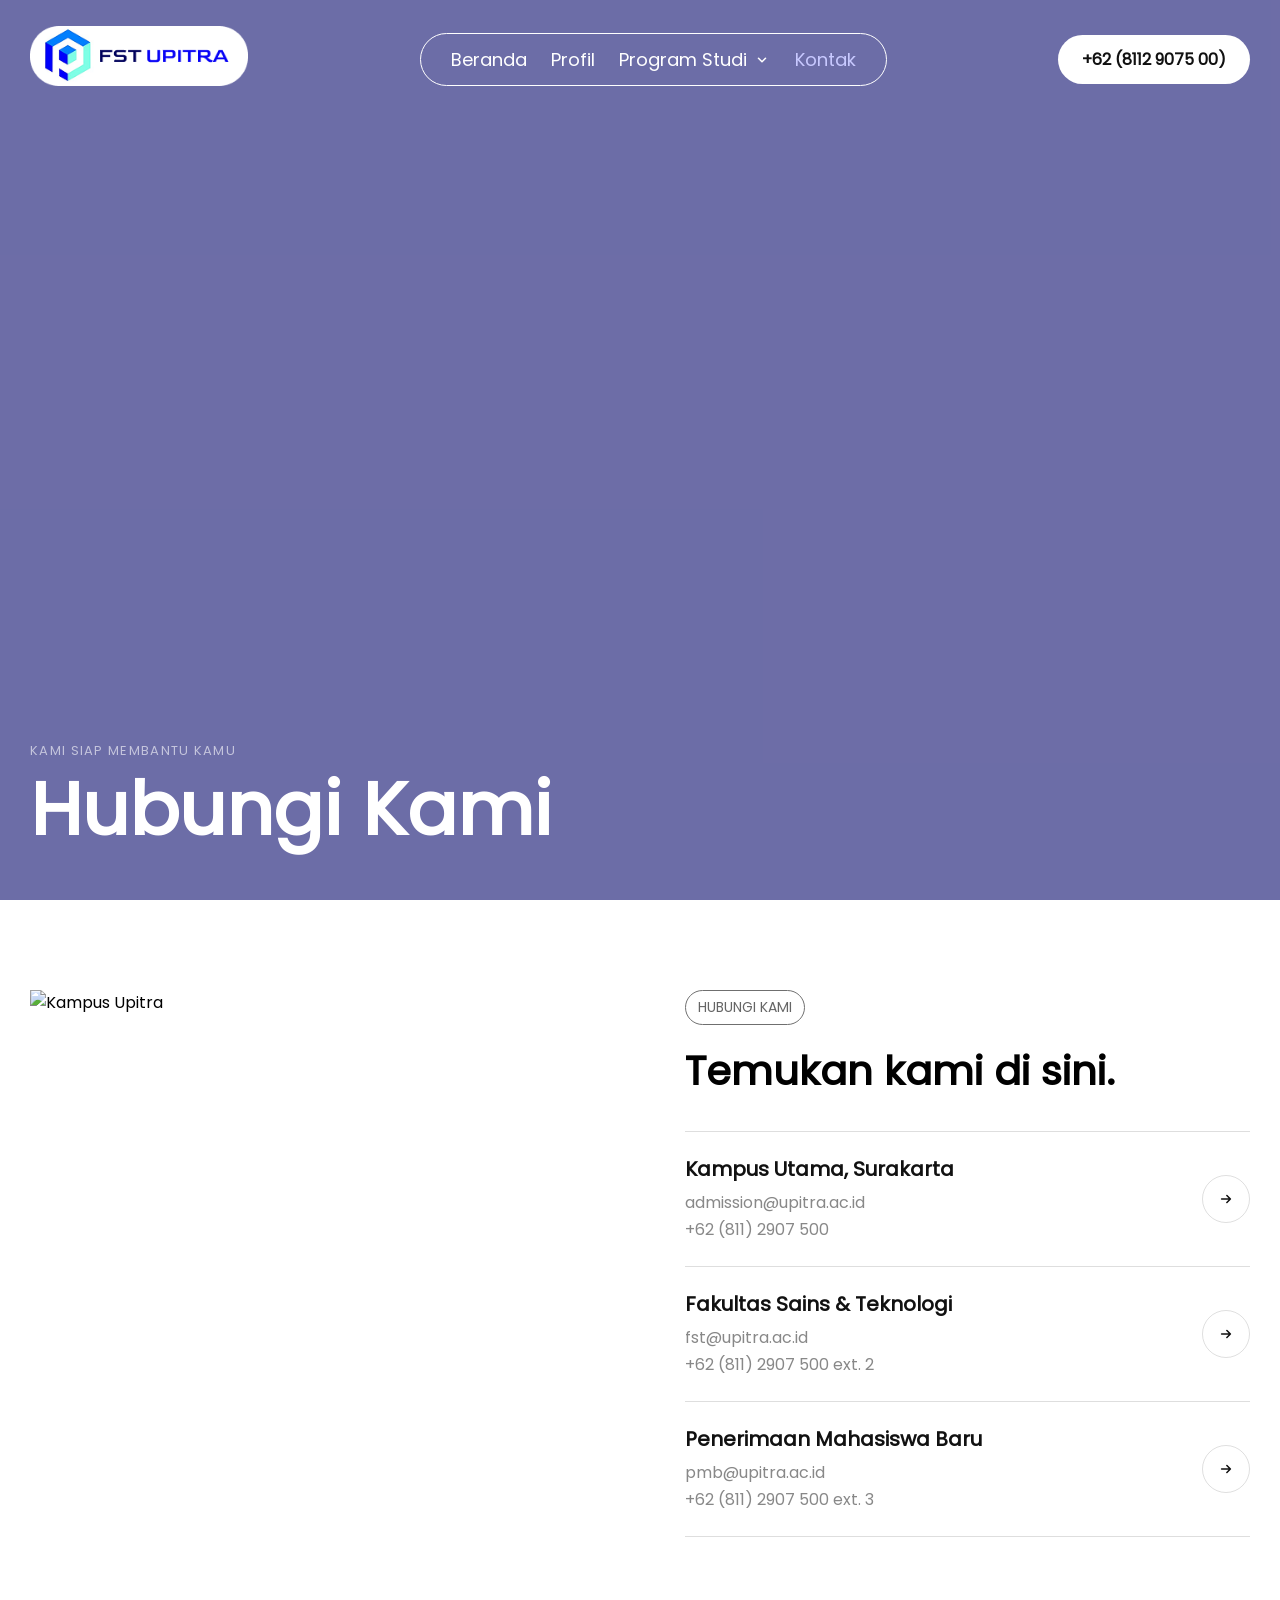
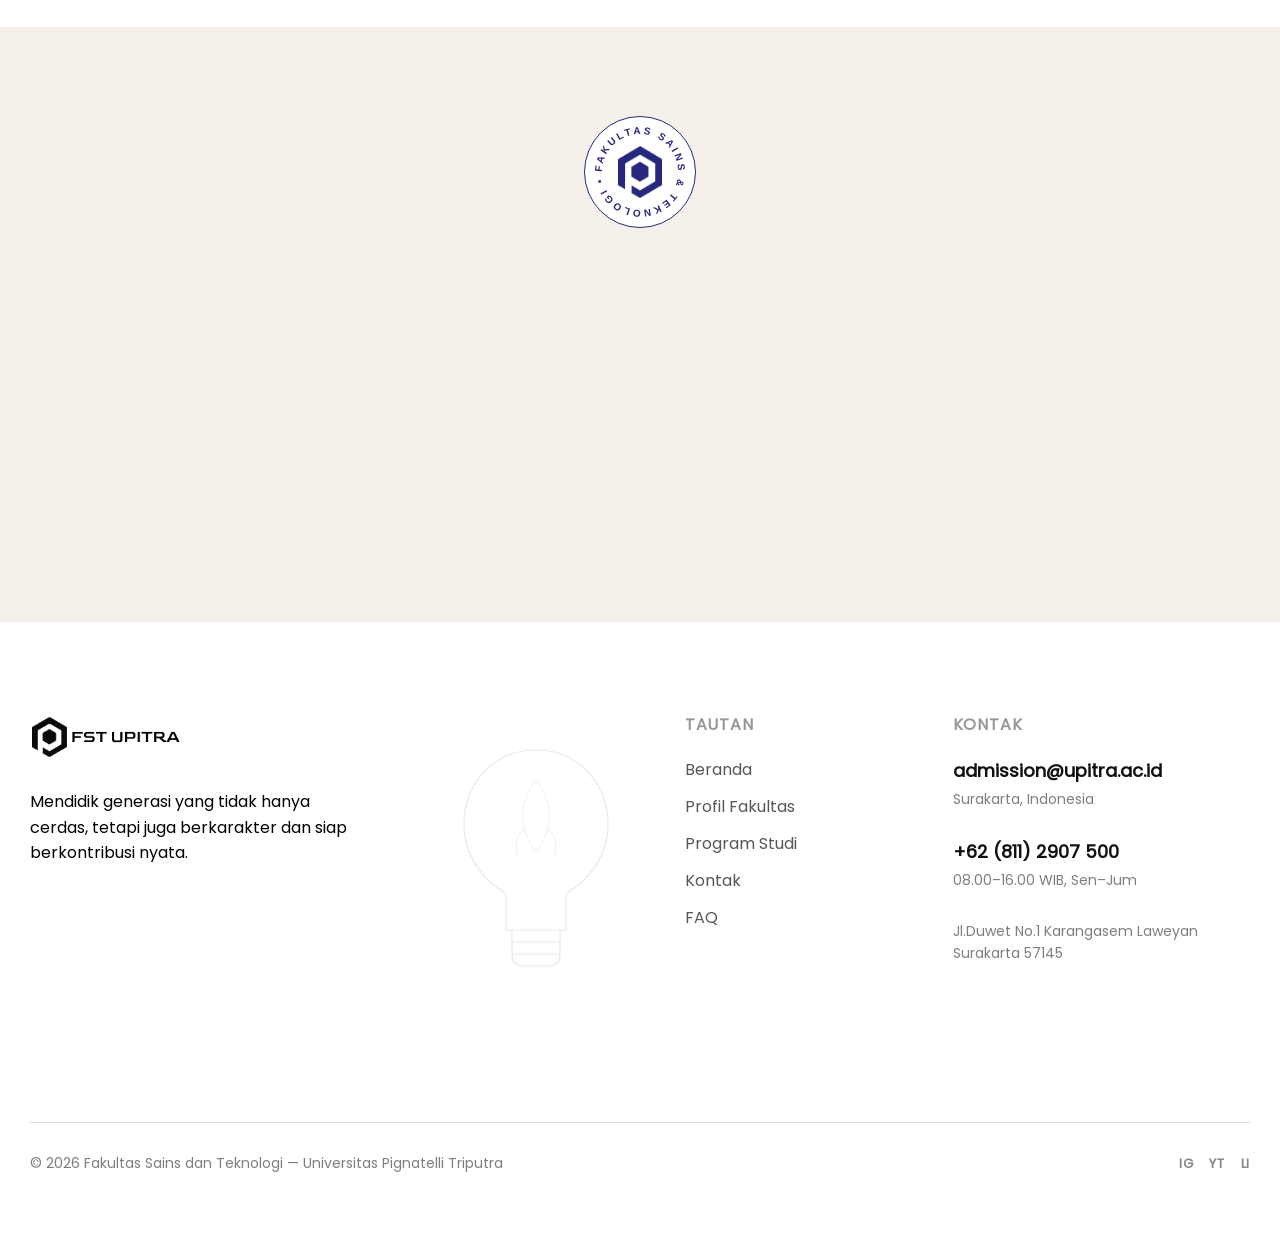
==== commit 79e3d8eb: "update" ====
--- a/pages/kontak.html
+++ b/pages/kontak.html
@@ -18,9 +18,9 @@
                 <defs>
                     <path id="badge-circle" d="M 55,55 m -38,0 a 38,38 0 1,1 76,0 a 38,38 0 1,1 -76,0" />
                 </defs>
-                <text font-size="10" font-family="Poppins-SemiBold, sans-serif" fill="#26287d" letter-spacing="2.5"
+                <text font-size="10" font-family="Arial, sans-serif" fill="#26287d" letter-spacing="2.5"
                     font-weight="600">
-                    <textPath href="#badge-circle">FAKULTAS SAINS & TEKNOLOGI &bull;
+                    <textPath href="#badge-circle">FAKULTAS SAINS & TEKNOLOGI &bull;</textPath>
                 </text>
             </svg>
             <div class="badge-center">
@@ -173,9 +173,9 @@
                     <defs>
                         <path id="map-bc" d="M 55,55 m -38,0 a 38,38 0 1,1 76,0 a 38,38 0 1,1 -76,0" />
                     </defs>
-                    <text font-size="10" font-family="Poppins-SemiBold, sans-serif" fill="#26287d" letter-spacing="2.5"
+                    <text font-size="10" font-family="Arial, sans-serif" fill="#26287d" letter-spacing="2.5"
                         font-weight="600">
-                        <textPath href="#map-bc">FAKULTAS SAINS & TEKNOLOGI &bull;</textPath>
+                        <textPath href="#badge-circle">FAKULTAS SAINS & TEKNOLOGI &bull;</textPath>
                     </text>
                 </svg>
                 <div class="badge-center">
--- a/assets/css/global.css
+++ b/assets/css/global.css
@@ -31,6 +31,7 @@
 
     --zoom-base: 1.00;
     --zoom-in:   1.12;
+    
 }
 
 html {
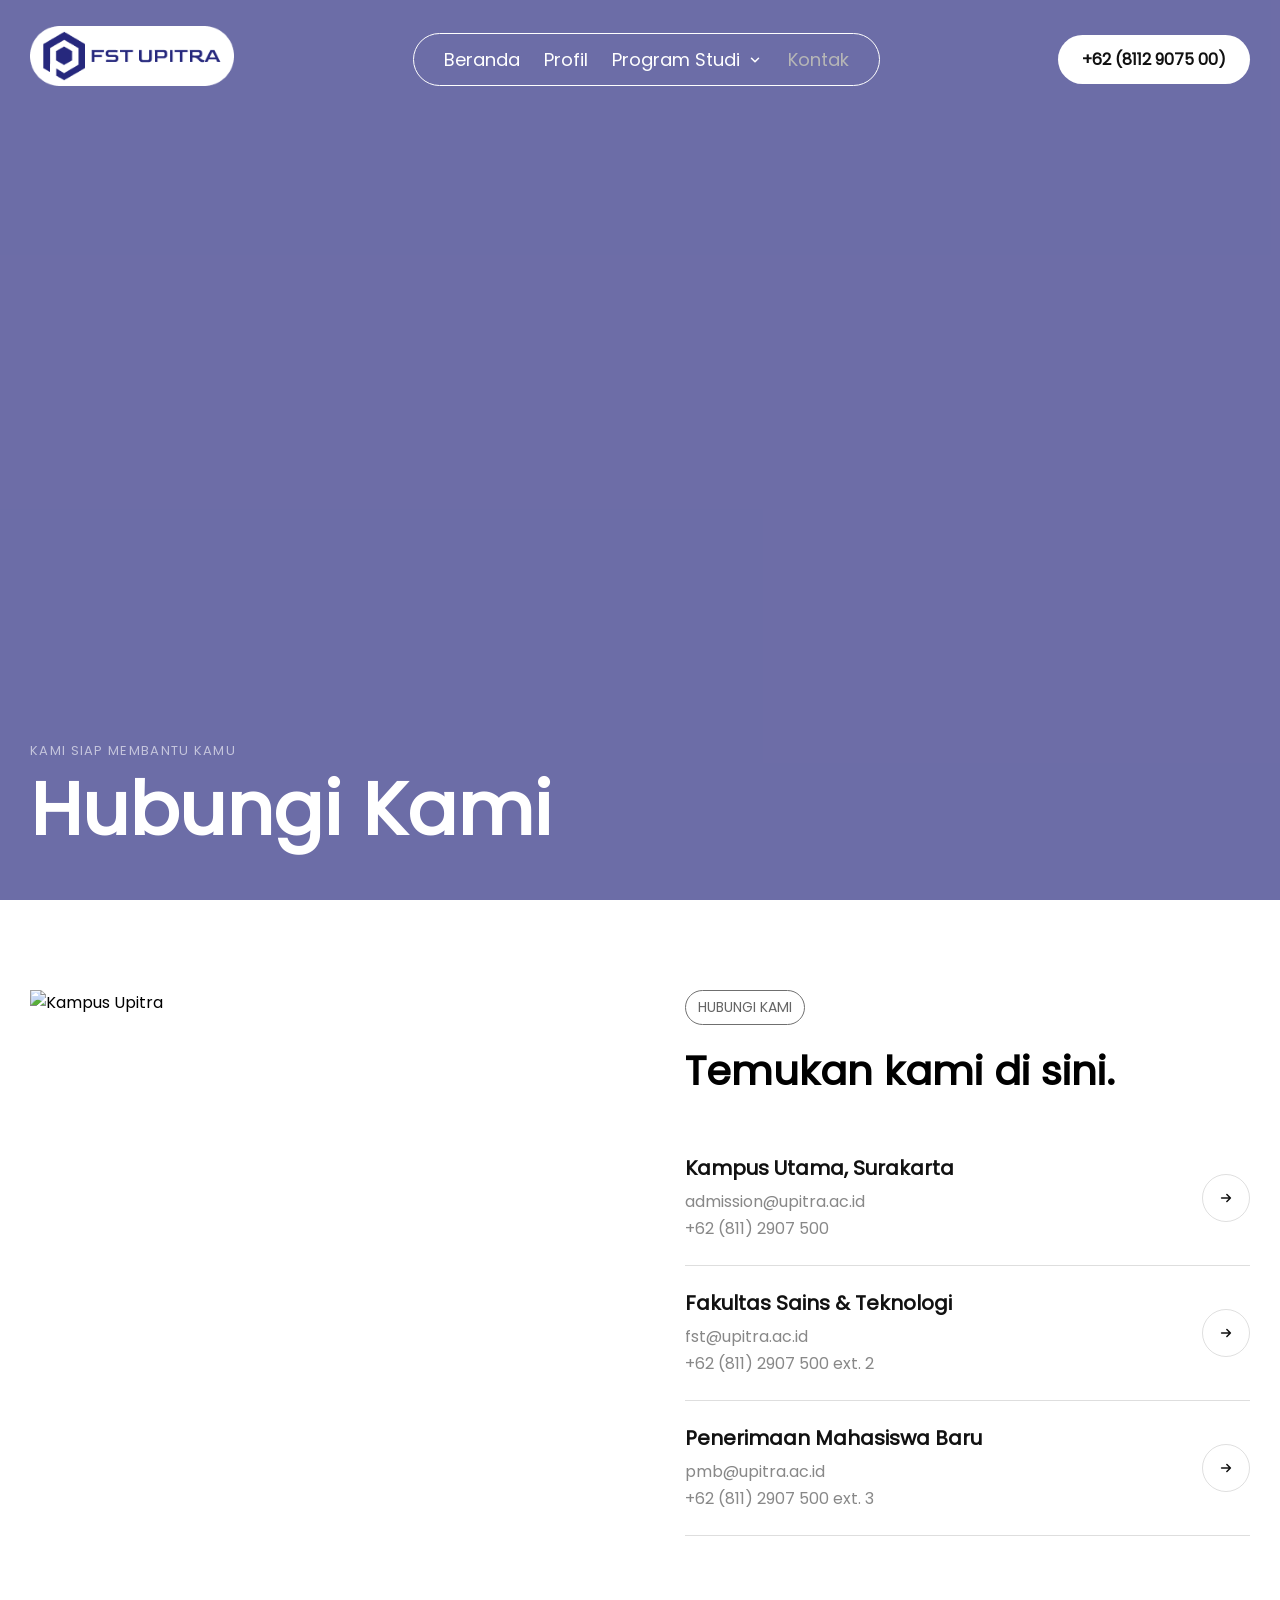
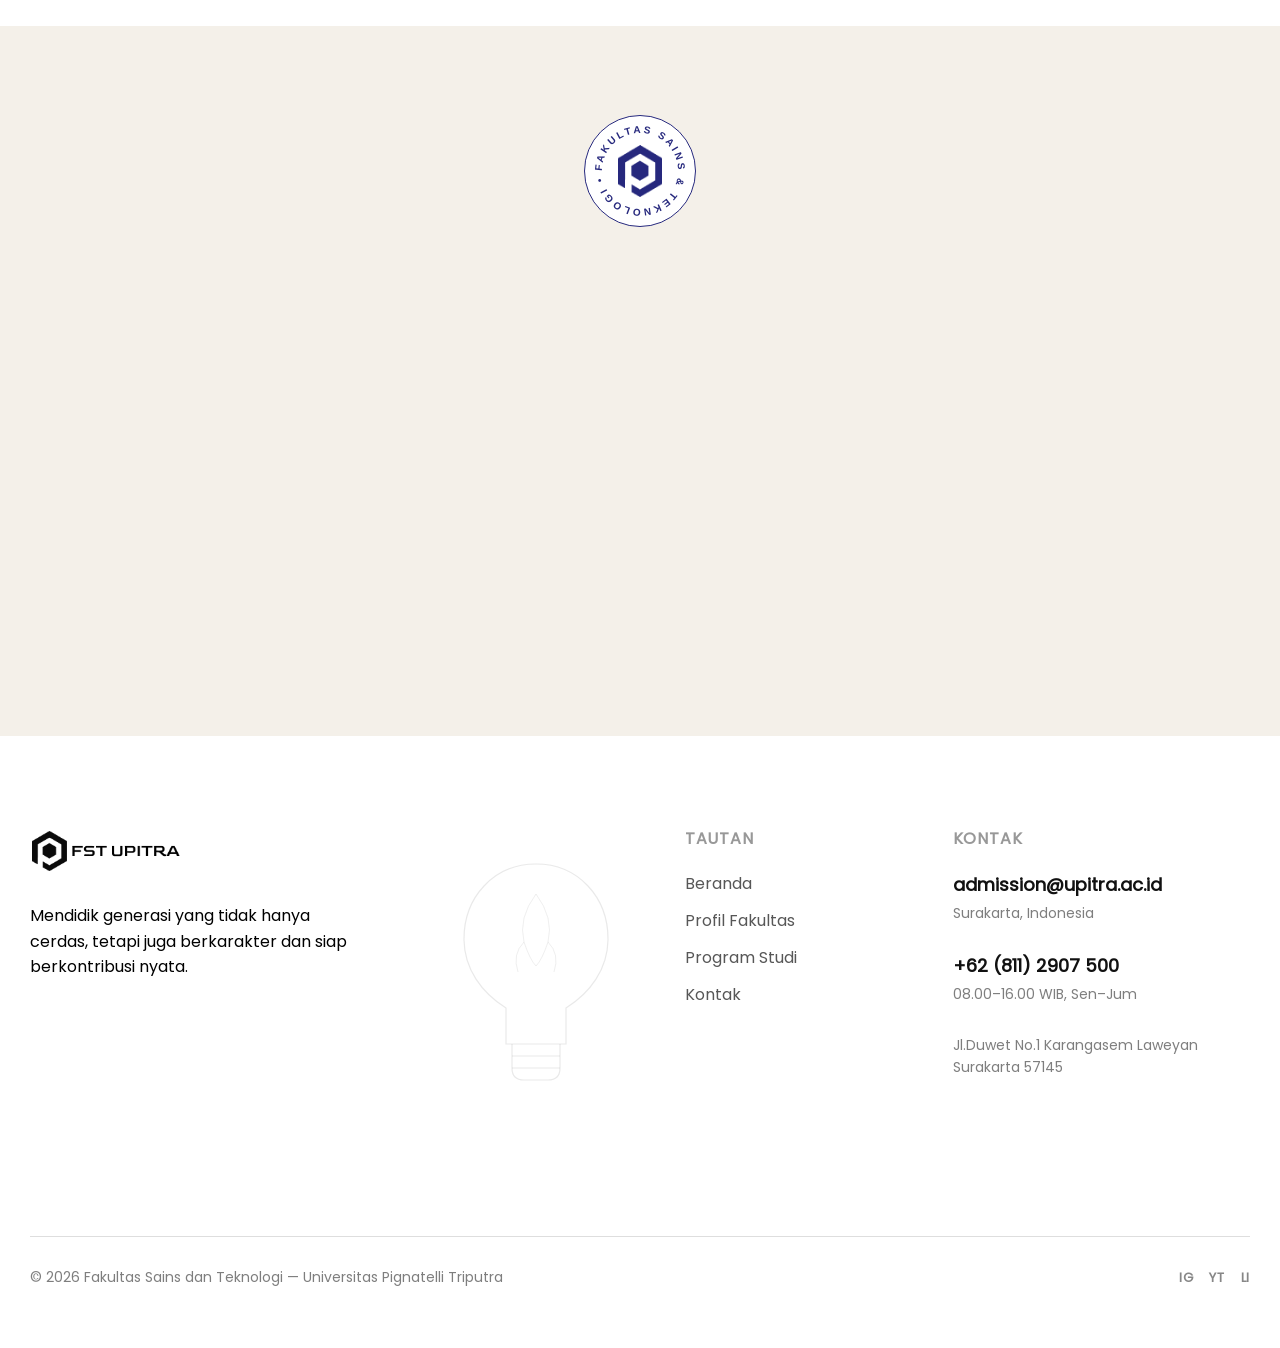
==== commit 918957e1: "update" ====
--- a/pages/kontak.html
+++ b/pages/kontak.html
@@ -219,7 +219,6 @@
                     <li><a href="profil.html">Profil Fakultas</a></li>
                     <li><a href="prodi.html">Program Studi</a></li>
                     <li><a href="kontak.html">Kontak</a></li>
-                    <li><a href="#">FAQ</a></li>
                 </ul>
             </div>
             <div class="f-col-4">
--- a/assets/css/global.css
+++ b/assets/css/global.css
@@ -10,7 +10,7 @@
 
 :root {
     --clr-brand:        #26287d;
-    --clr-brand-light:  #c8c9ff;
+    --clr-brand-light:  #b6b6b6;
     --clr-bg-cream:     #f4f0e9;
     --clr-white:        #ffffff;
     --clr-black:        #111111;
@@ -686,12 +686,12 @@
     opacity: 1;
 }
 
-@media (min-width: 769px) and (max-width: 1024px) {
+@media (min-width: 1001px) and (max-width: 1024px) {
     footer .f-top { grid-template-columns: 1fr 1fr; }
     footer .f-col-2 { display: none; }
 }
 
-@media (max-width: 768px) {
+@media (max-width: 1000px) {
     nav {
         padding: 16px 20px;
         width: calc(100% - 40px);
--- a/assets/css/kontak.css
+++ b/assets/css/kontak.css
@@ -94,9 +94,6 @@
     margin-bottom: 22px;
 }
 
-.k-list {
-    border-top: 1px solid var(--clr-border);
-}
 
 .k-item {
     padding: 22px 0;
@@ -110,10 +107,6 @@
     border-bottom: 1px solid var(--clr-border);
 }
 
-.k-item:hover {
-    opacity: 0.6;
-}
-
 .k-item-left .k-loc {
     font-size: 20px;
     font-weight: 600;
@@ -153,6 +146,7 @@
     overflow: visible;
     position: relative;
     background: var(--clr-bg-cream);
+    padding-bottom: calc(var(--pad-section) + 55px);
 }
 
 .kontak-map-inner {
@@ -179,7 +173,7 @@
     display: flex;
 }
 
-@media (max-width: 768px) {
+@media (max-width: 1000px) {
     #kontak-hero {
         height: 44vh;
         min-height: 200px;
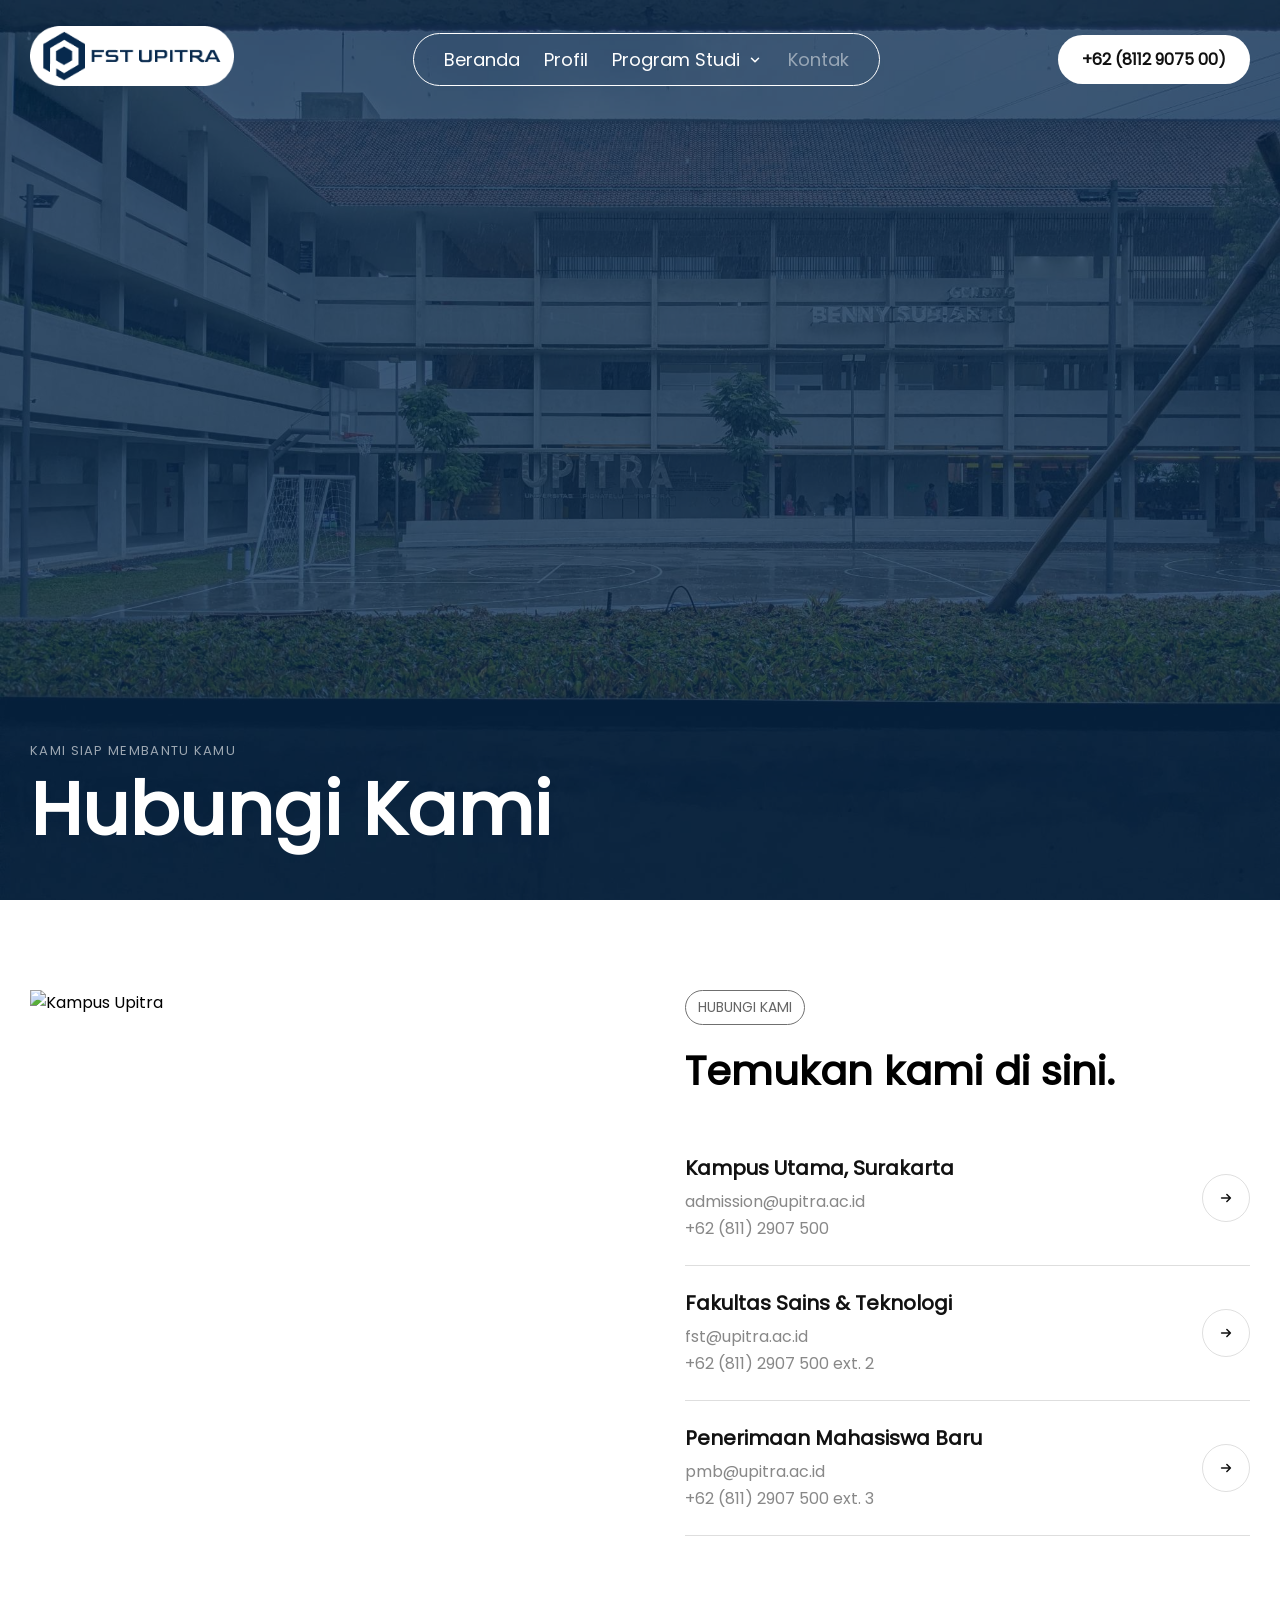
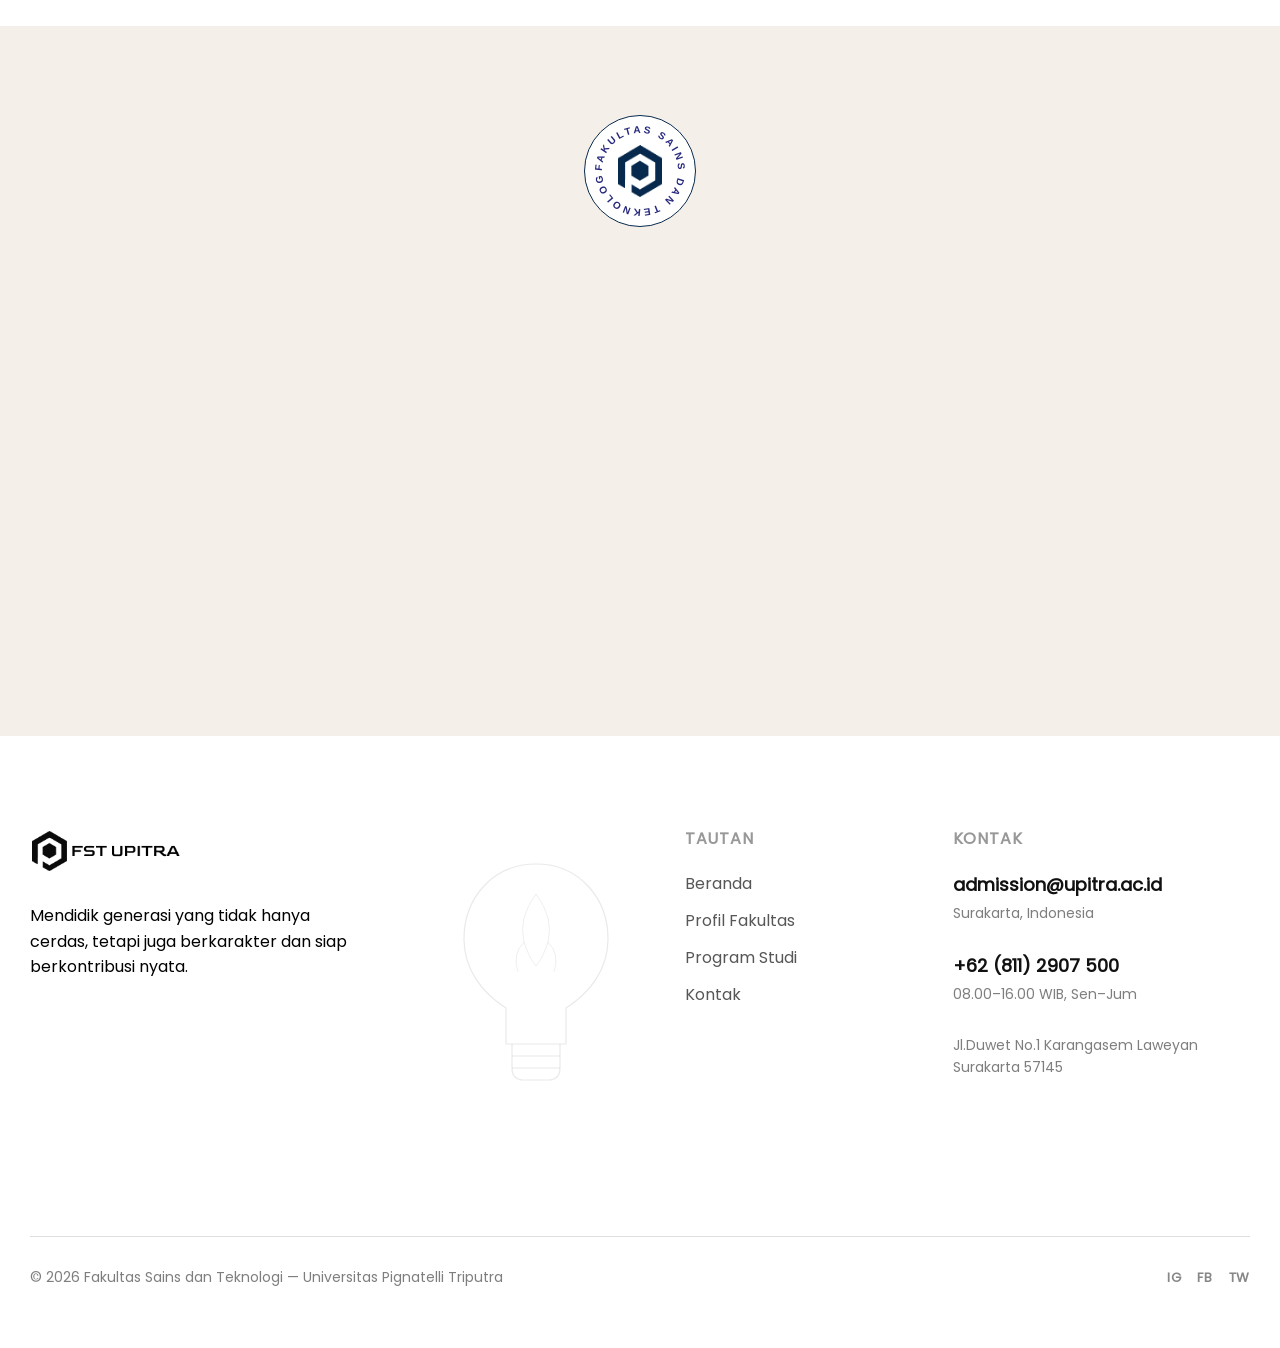
==== commit 6914954d: "update" ====
--- a/pages/kontak.html
+++ b/pages/kontak.html
@@ -20,7 +20,7 @@
                 </defs>
                 <text font-size="10" font-family="Arial, sans-serif" fill="#26287d" letter-spacing="2.5"
                     font-weight="600">
-                    <textPath href="#badge-circle">FAKULTAS SAINS & TEKNOLOGI &bull;</textPath>
+                    <textPath href="#badge-circle">FAKULTAS SAINS DAN TEKNOLOGI </textPath>
                 </text>
             </svg>
             <div class="badge-center">
@@ -175,7 +175,7 @@
                     </defs>
                     <text font-size="10" font-family="Arial, sans-serif" fill="#26287d" letter-spacing="2.5"
                         font-weight="600">
-                        <textPath href="#badge-circle">FAKULTAS SAINS & TEKNOLOGI &bull;</textPath>
+                        <textPath href="#badge-circle">FAKULTAS SAINS DAN TEKNOLOGI </textPath>
                     </text>
                 </svg>
                 <div class="badge-center">
@@ -240,8 +240,8 @@
             <p>&copy; 2026 Fakultas Sains dan Teknologi &mdash; Universitas Pignatelli Triputra</p>
             <div class="f-socials">
                 <a href="#">IG</a>
-                <a href="#">YT</a>
-                <a href="#">LI</a>
+                <a href="#">FB</a>
+                <a href="#">TW</a>
             </div>
         </div>
     </footer>
--- a/assets/css/global.css
+++ b/assets/css/global.css
@@ -9,8 +9,8 @@
 }
 
 :root {
-    --clr-brand:        #26287d;
-    --clr-brand-light:  #b6b6b6;
+    --clr-brand:        #07294d;
+    --clr-brand-light:  #ffffff7a;
     --clr-bg-cream:     #f4f0e9;
     --clr-white:        #ffffff;
     --clr-black:        #111111;
--- a/assets/css/kontak.css
+++ b/assets/css/kontak.css
@@ -11,7 +11,7 @@
 #kontak-hero .kh-bg {
     position: absolute;
     inset: 0;
-    background-image: url("../img/upitra4.jpg");
+    background-image: url("../img/upitra6.jpg");
     background-size: cover;
     background-position: center 35%;
 }
@@ -19,7 +19,7 @@
 #kontak-hero .kh-overlay {
     position: absolute;
     inset: 0;
-    background: #26277dac;
+    background: #07294dc3;
 }
 
 #kontak-hero .kh-content {
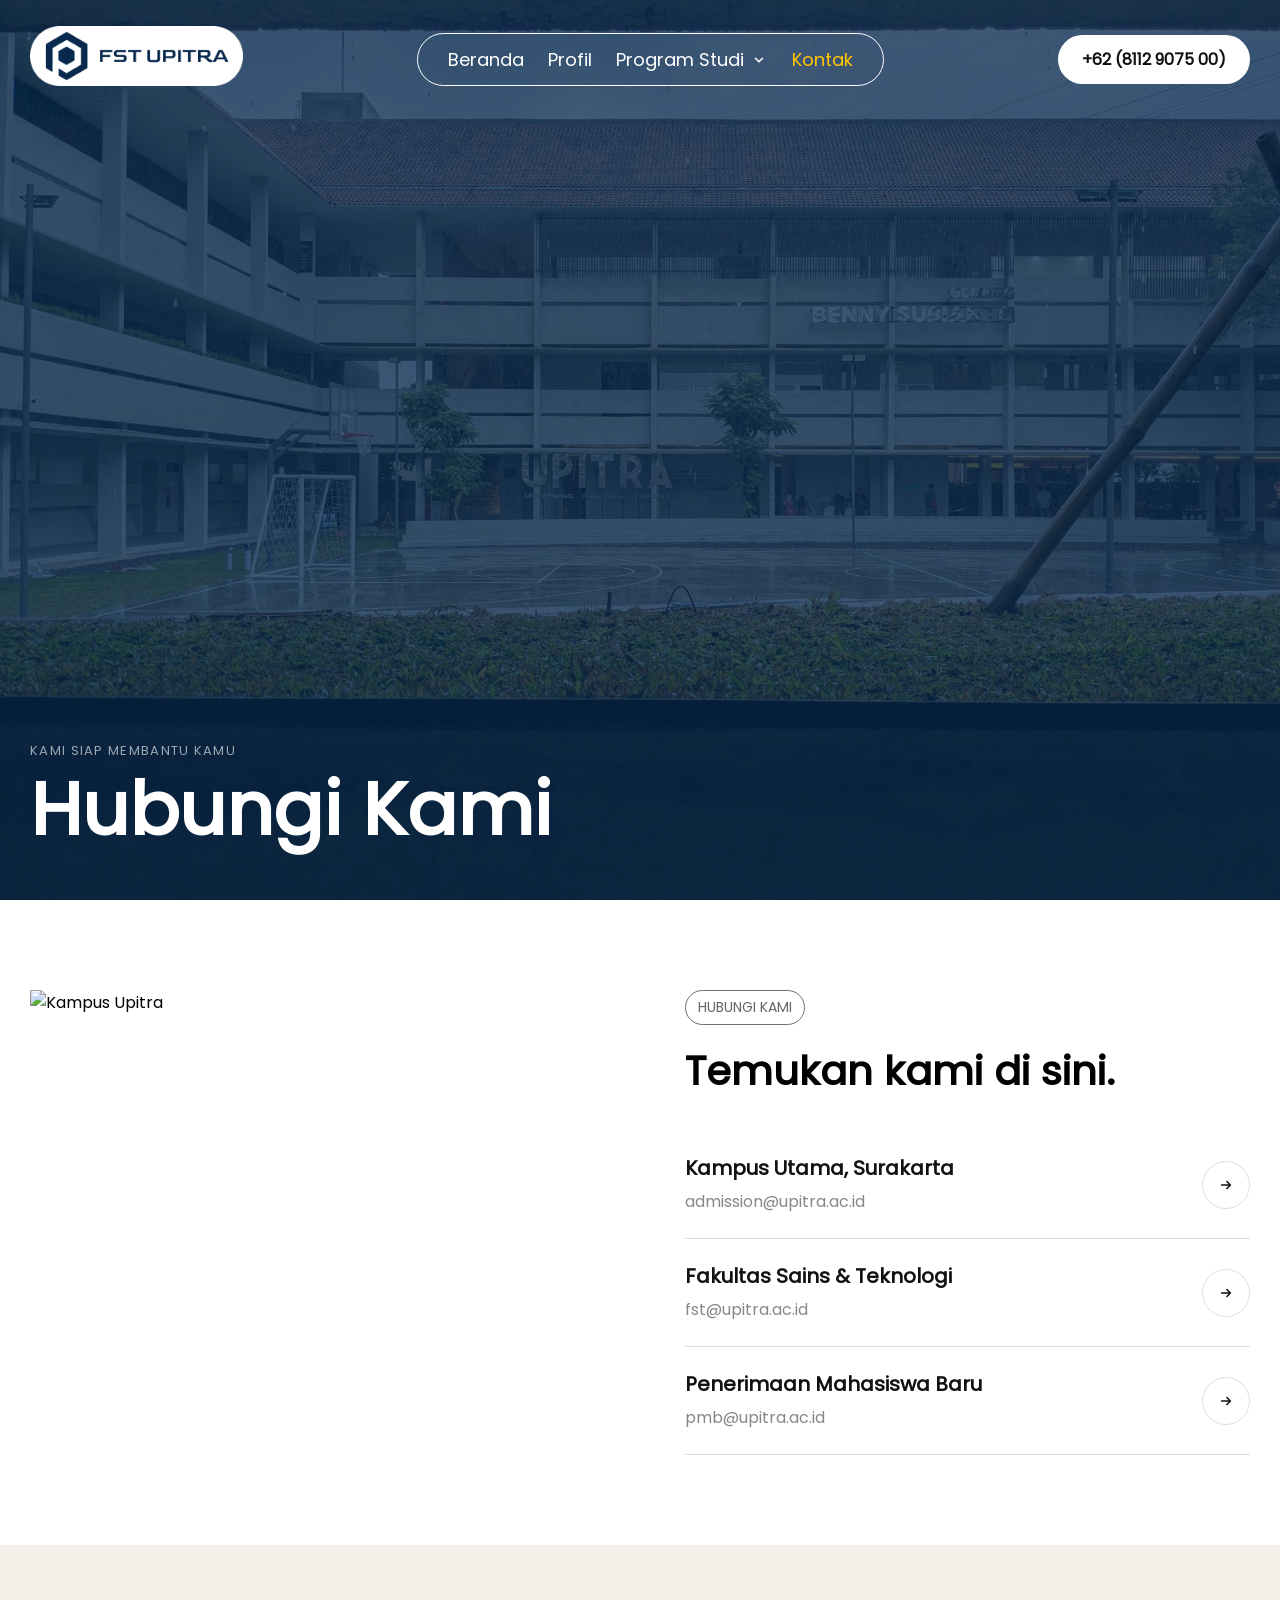
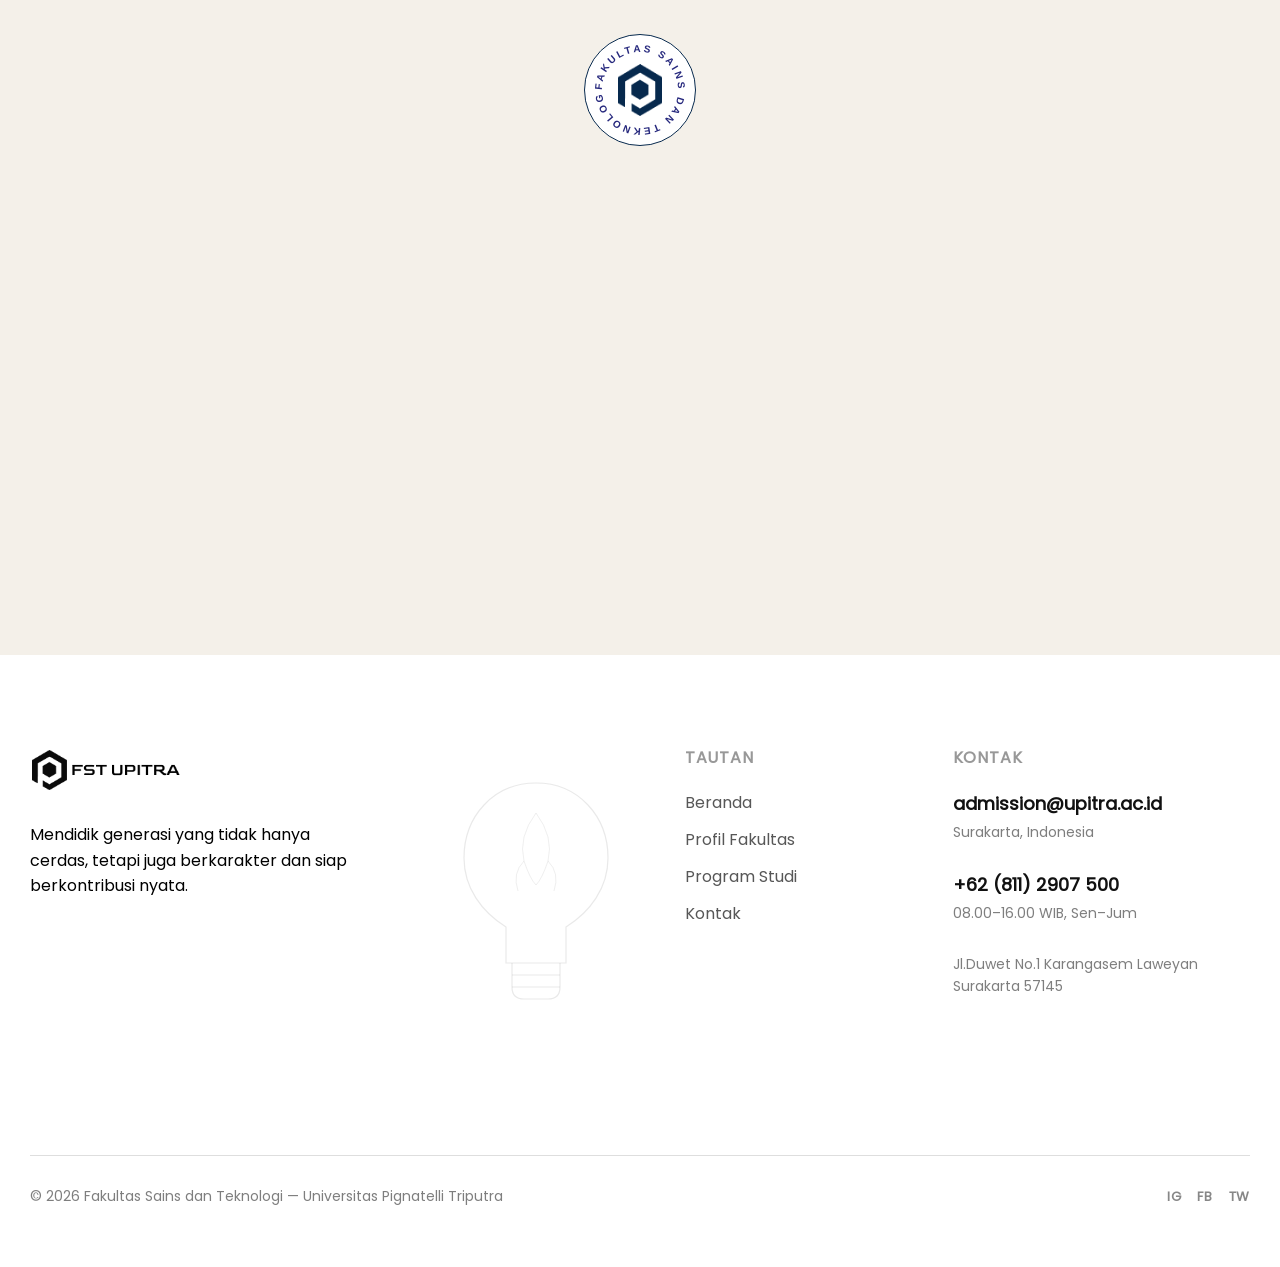
==== commit 10d7e689: "update" ====
--- a/pages/kontak.html
+++ b/pages/kontak.html
@@ -120,7 +120,6 @@
                         <div class="k-item-left">
                             <p class="k-loc">Kampus Utama, Surakarta</p>
                             <p class="k-detail">admission@upitra.ac.id</p>
-                            <p class="k-detail">+62 (811) 2907 500</p>
                         </div>
                         <div class="k-arrow">
                             <svg viewBox="0 0 16 16" fill="none" width="14" height="14">
@@ -134,7 +133,6 @@
                         <div class="k-item-left">
                             <p class="k-loc">Fakultas Sains &amp; Teknologi</p>
                             <p class="k-detail">fst@upitra.ac.id</p>
-                            <p class="k-detail">+62 (811) 2907 500 ext. 2</p>
                         </div>
                         <div class="k-arrow">
                             <svg viewBox="0 0 16 16" fill="none" width="14" height="14">
@@ -148,7 +146,6 @@
                         <div class="k-item-left">
                             <p class="k-loc">Penerimaan Mahasiswa Baru</p>
                             <p class="k-detail">pmb@upitra.ac.id</p>
-                            <p class="k-detail">+62 (811) 2907 500 ext. 3</p>
                         </div>
                         <div class="k-arrow">
                             <svg viewBox="0 0 16 16" fill="none" width="14" height="14">
--- a/assets/css/global.css
+++ b/assets/css/global.css
@@ -10,7 +10,7 @@
 
 :root {
     --clr-brand:        #07294d;
-    --clr-brand-light:  #ffffff7a;
+    --clr-brand-light:  #ffc600;
     --clr-bg-cream:     #f4f0e9;
     --clr-white:        #ffffff;
     --clr-black:        #111111;
@@ -273,7 +273,7 @@
     position: fixed;
     top: 16px;
     left: 16px;
-    width: 335px;
+    width: calc(90vw - 32px);
     background: var(--clr-brand);
     z-index: 1000;
     padding: 20px;
@@ -302,6 +302,7 @@
 
 .mobile-menu-close {
     height: 32px;
+    margin-left: auto;
     border-radius: 50%;
     background: transparent;
     border: none;
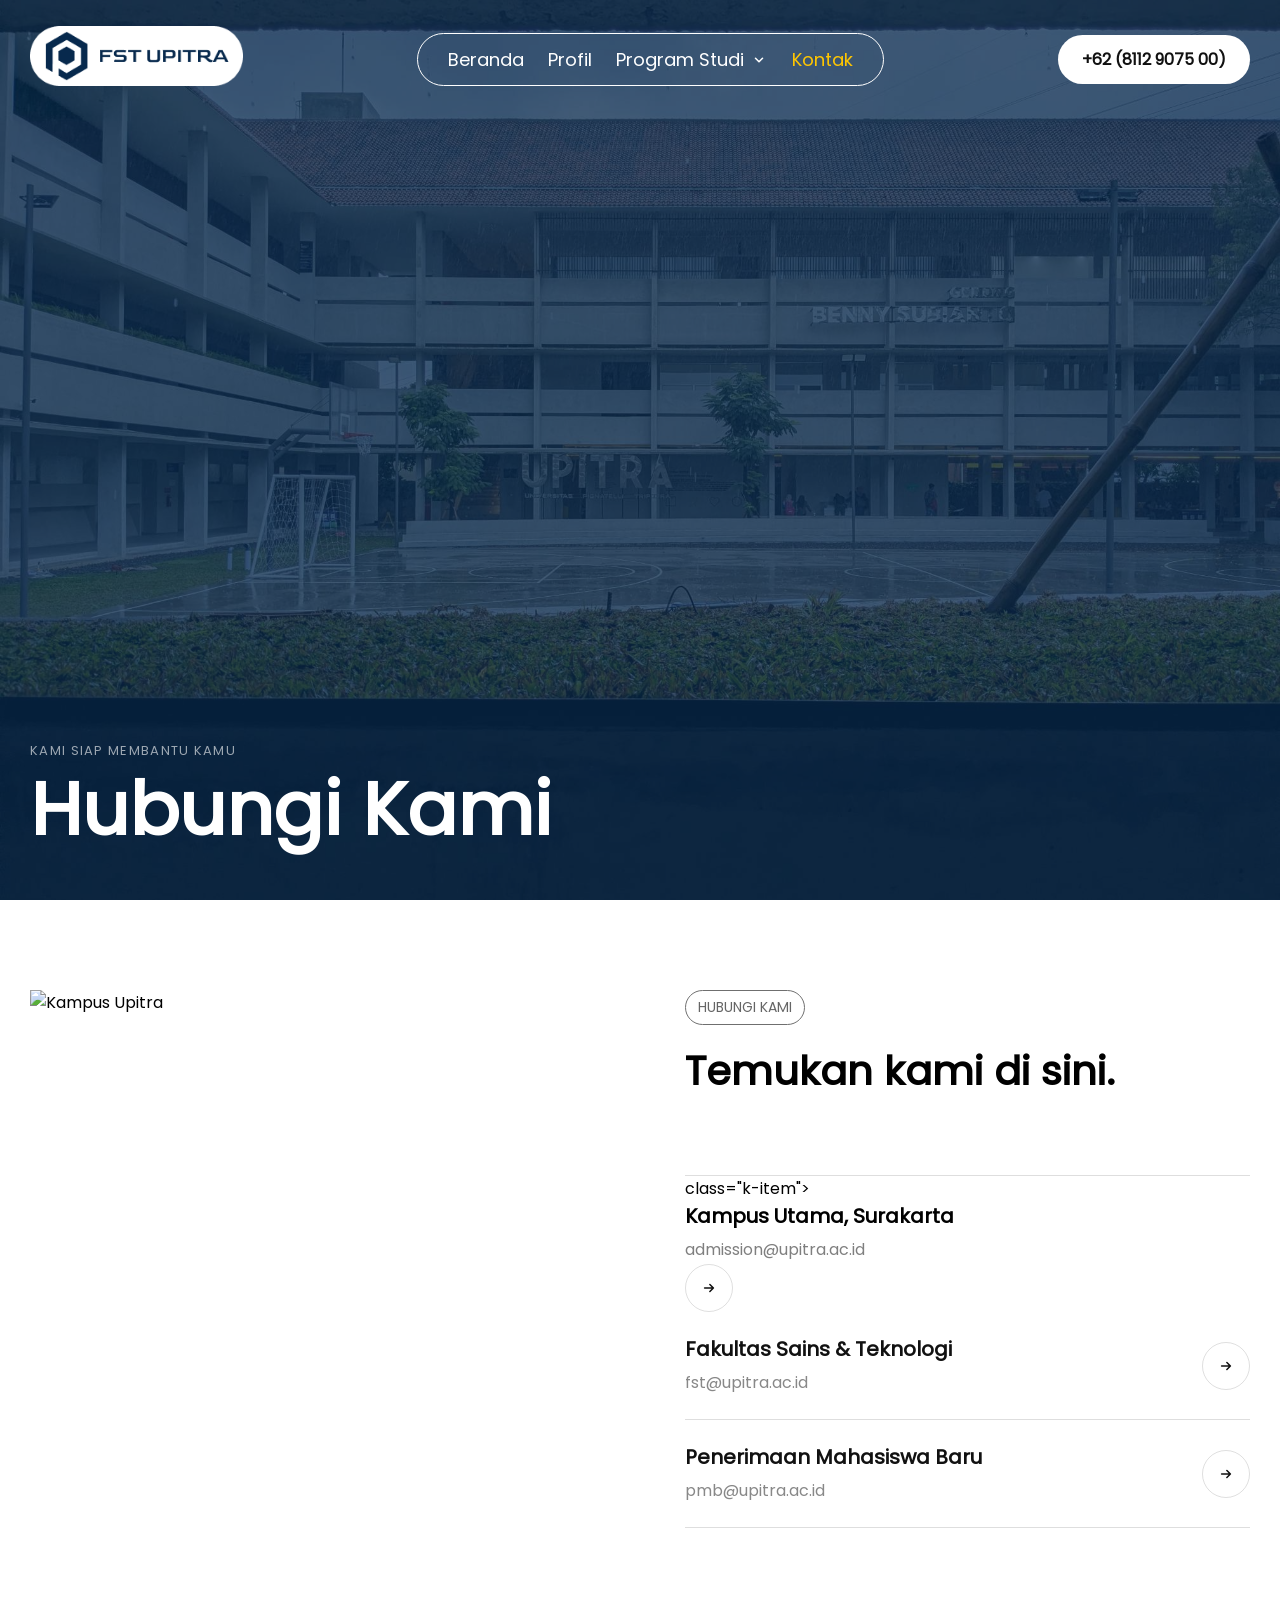
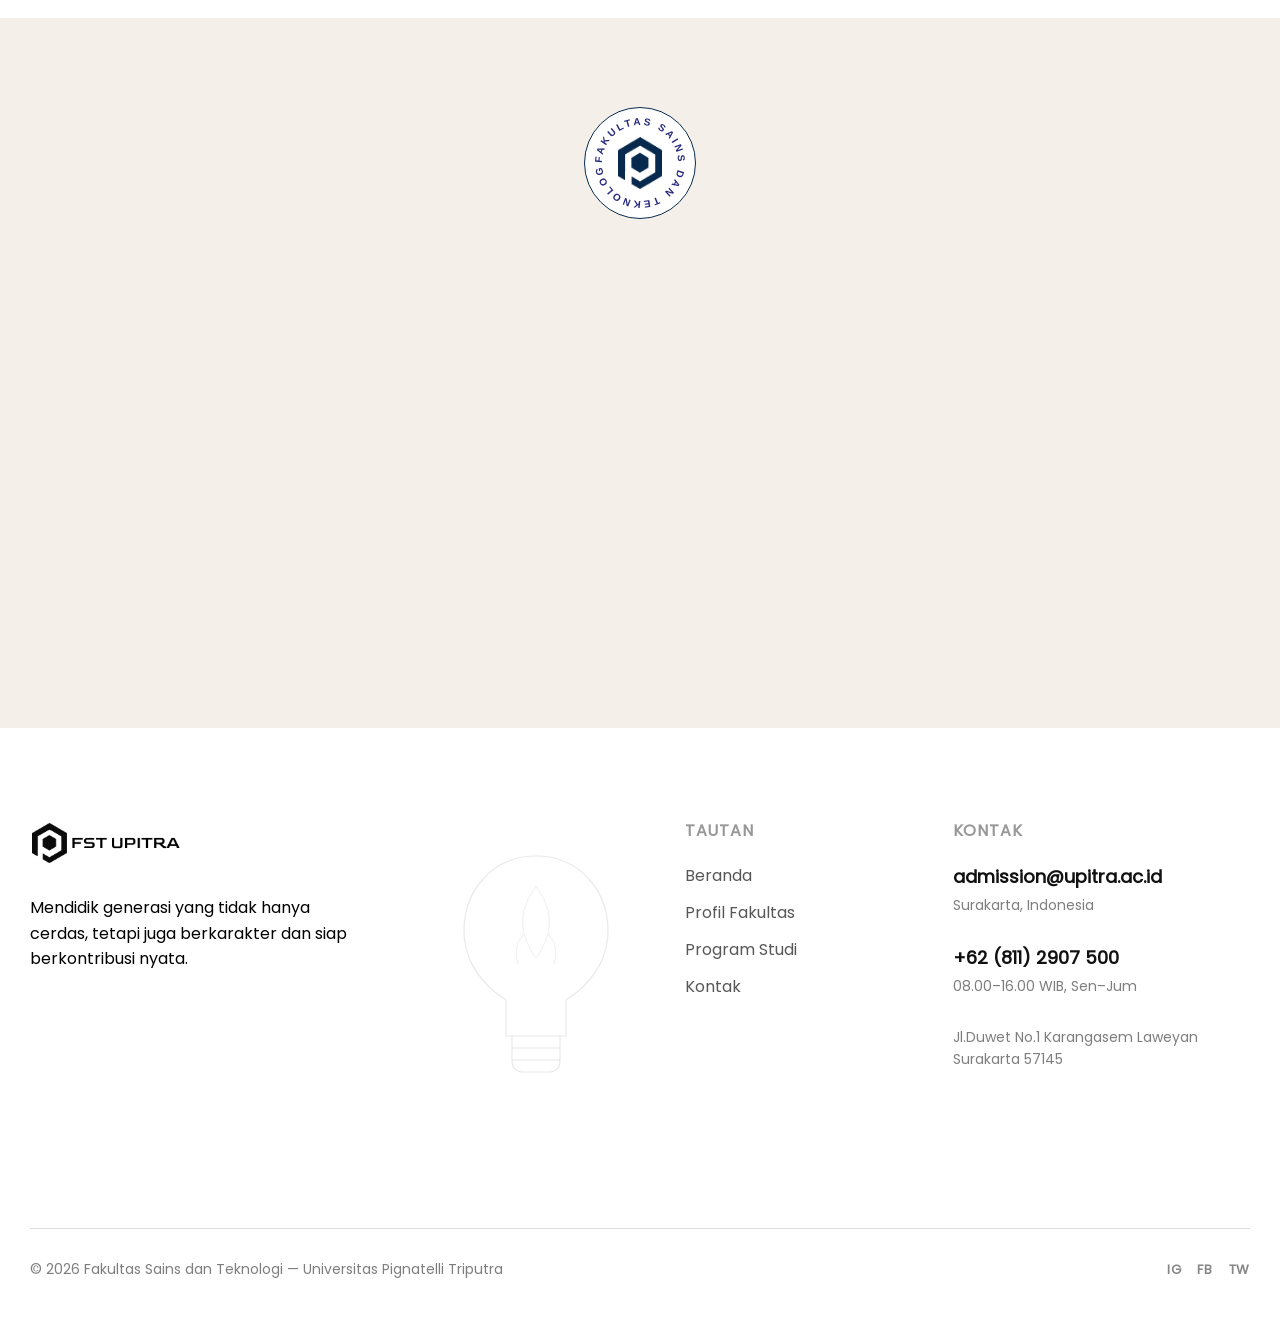
==== commit 7786d0db: "update" ====
--- a/pages/kontak.html
+++ b/pages/kontak.html
@@ -115,7 +115,7 @@
                 <h2>Temukan kami di sini.</h2>
 
                 <div class="k-list">
-                    <a href="https://maps.google.com/?q=Jl+Duwet+No+1+Karangasem+Laweyan+Surakarta" target="_blank"
+                    <a href="mailto:admission@upitra.ac.id" class="k-item"></a>
                         class="k-item">
                         <div class="k-item-left">
                             <p class="k-loc">Kampus Utama, Surakarta</p>
--- a/assets/css/global.css
+++ b/assets/css/global.css
@@ -41,6 +41,7 @@
 body {
     margin: 0;
     padding: 0;
+    overflow-x: hidden;
     font-family: var(--font-base);
 }
 
@@ -724,4 +725,4 @@
     footer .f-col-2 { display: none; }
     footer .f-tagline { font-size: 15px; margin-bottom: 24px; max-width: 100%; }
     footer .f-bottom { flex-direction: column; align-items: flex-start; gap: 16px; }
-}+}
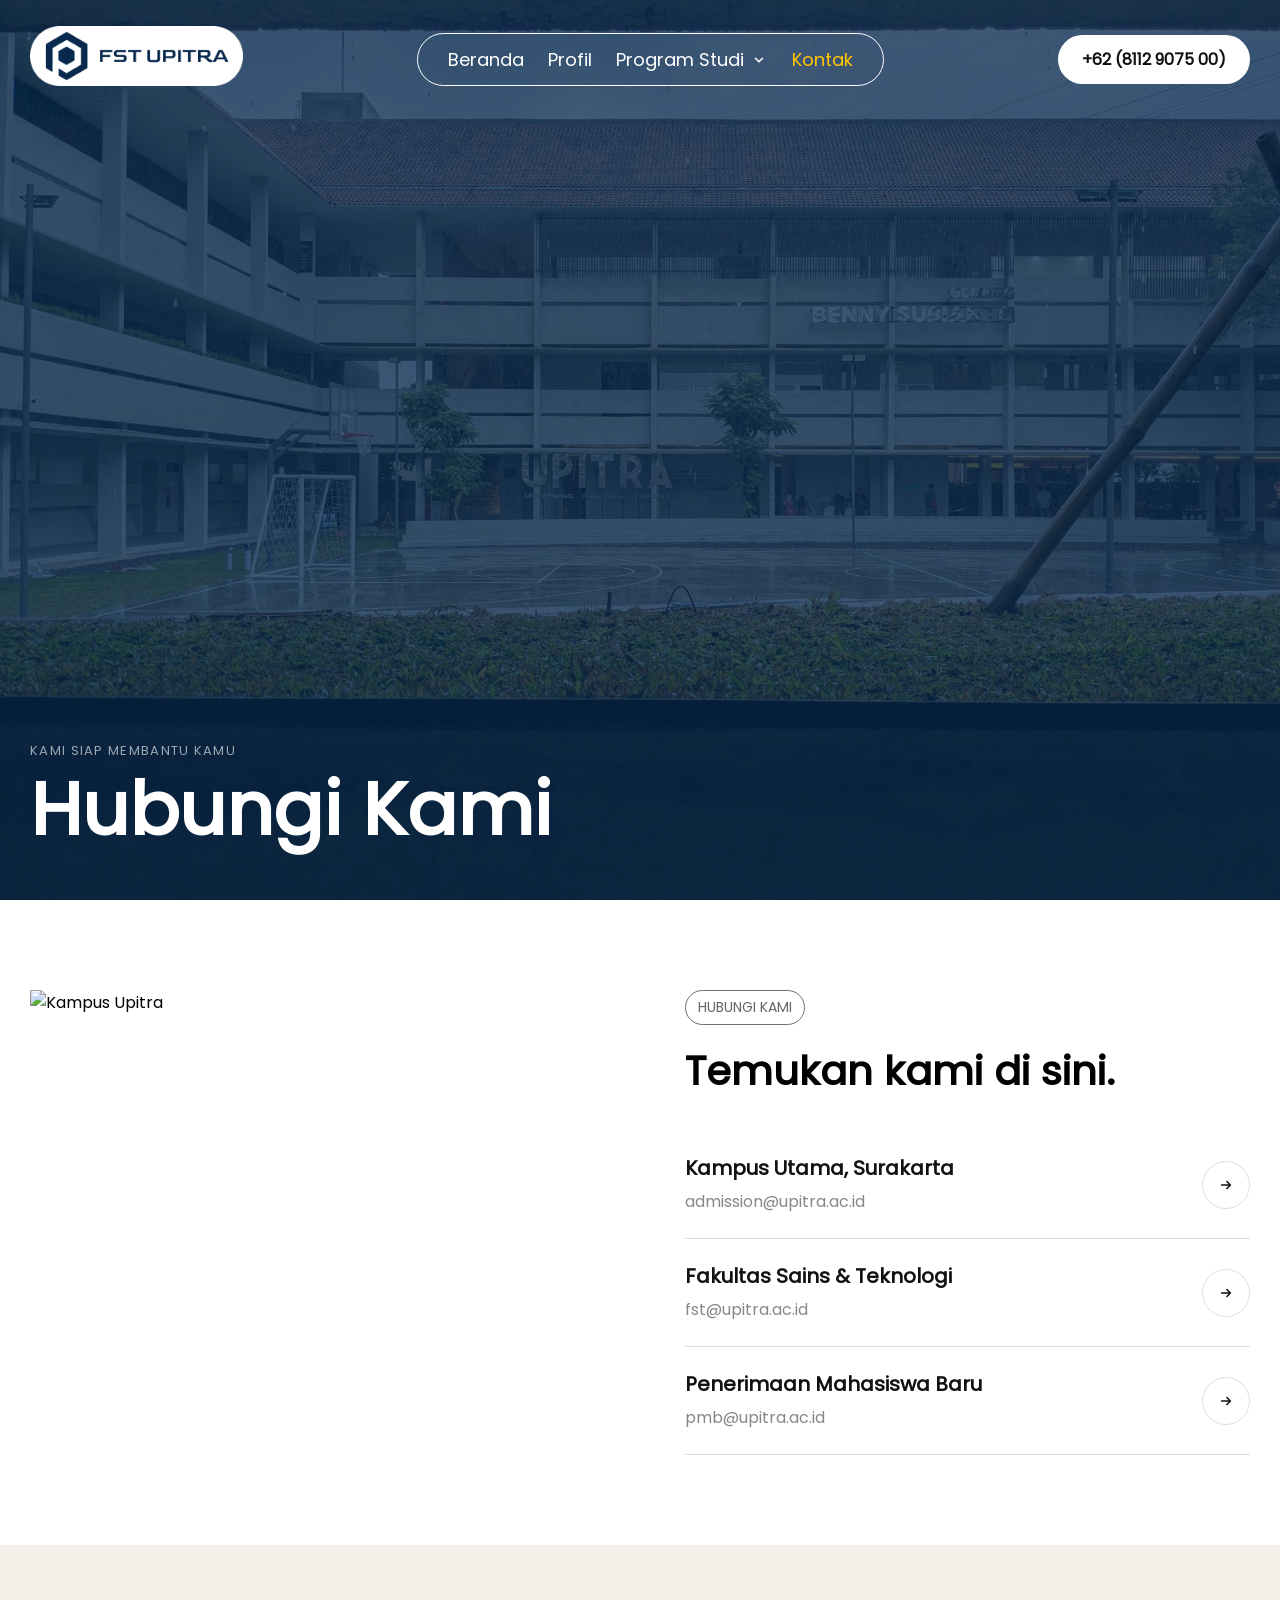
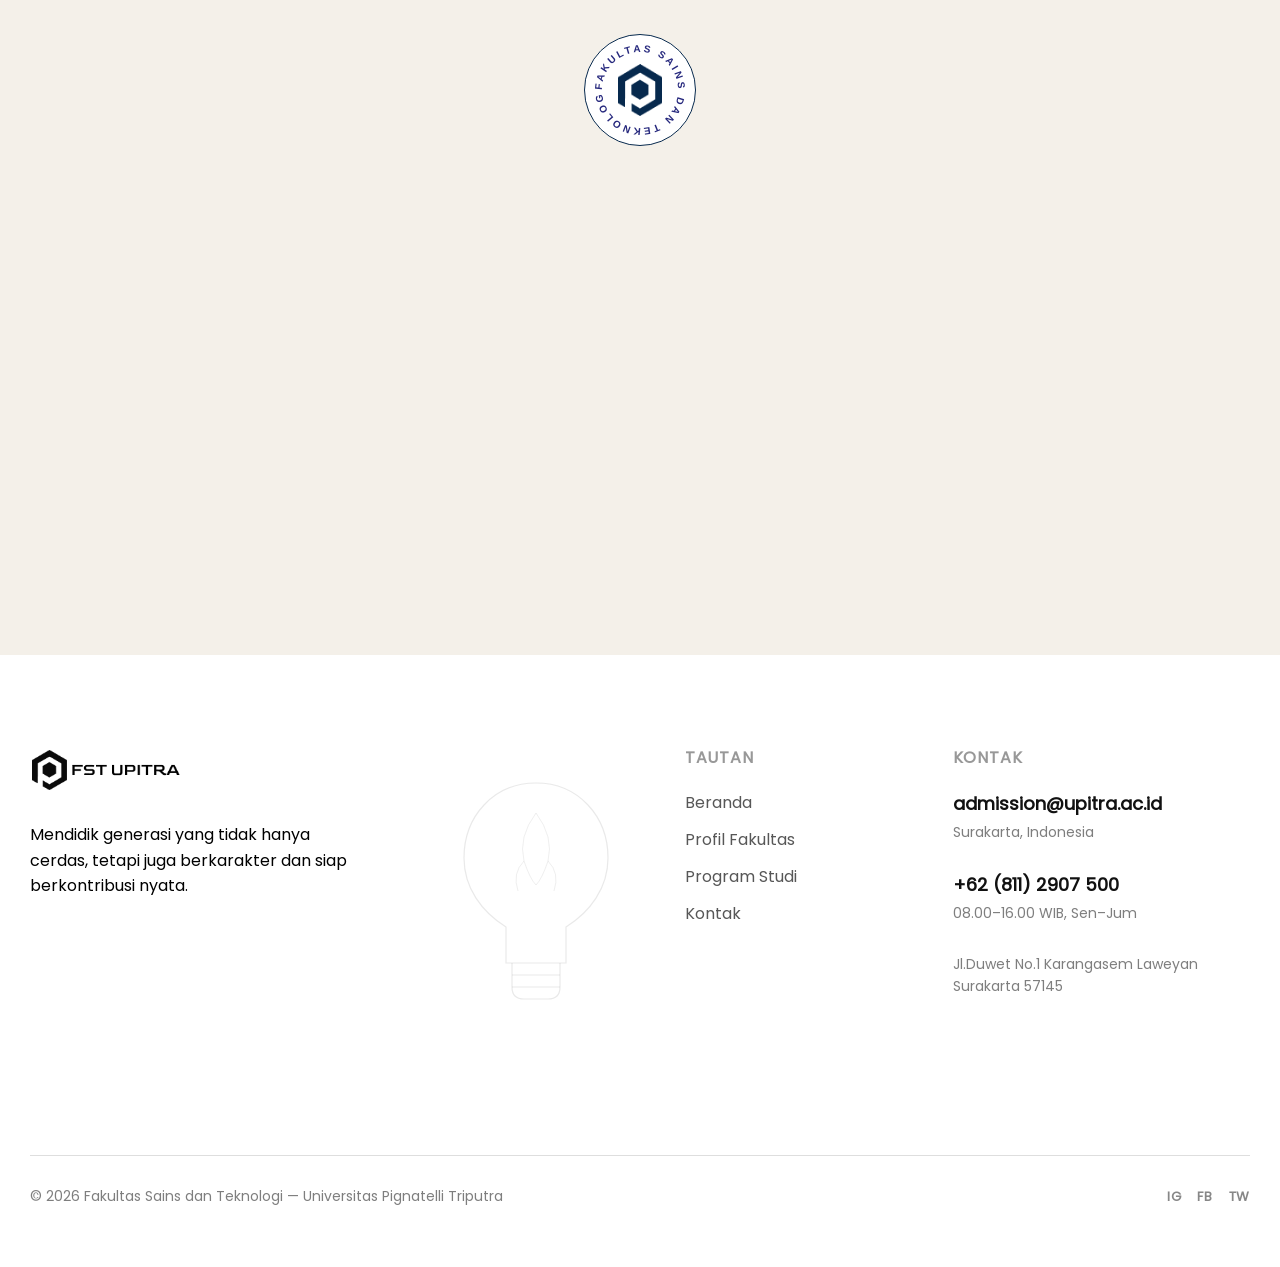
==== commit 84fe4ac0: "update" ====
--- a/pages/kontak.html
+++ b/pages/kontak.html
@@ -115,8 +115,7 @@
                 <h2>Temukan kami di sini.</h2>
 
                 <div class="k-list">
-                    <a href="mailto:admission@upitra.ac.id" class="k-item"></a>
-                        class="k-item">
+                    <a href="mailto:admission@upitra.ac.id" class="k-item">
                         <div class="k-item-left">
                             <p class="k-loc">Kampus Utama, Surakarta</p>
                             <p class="k-detail">admission@upitra.ac.id</p>
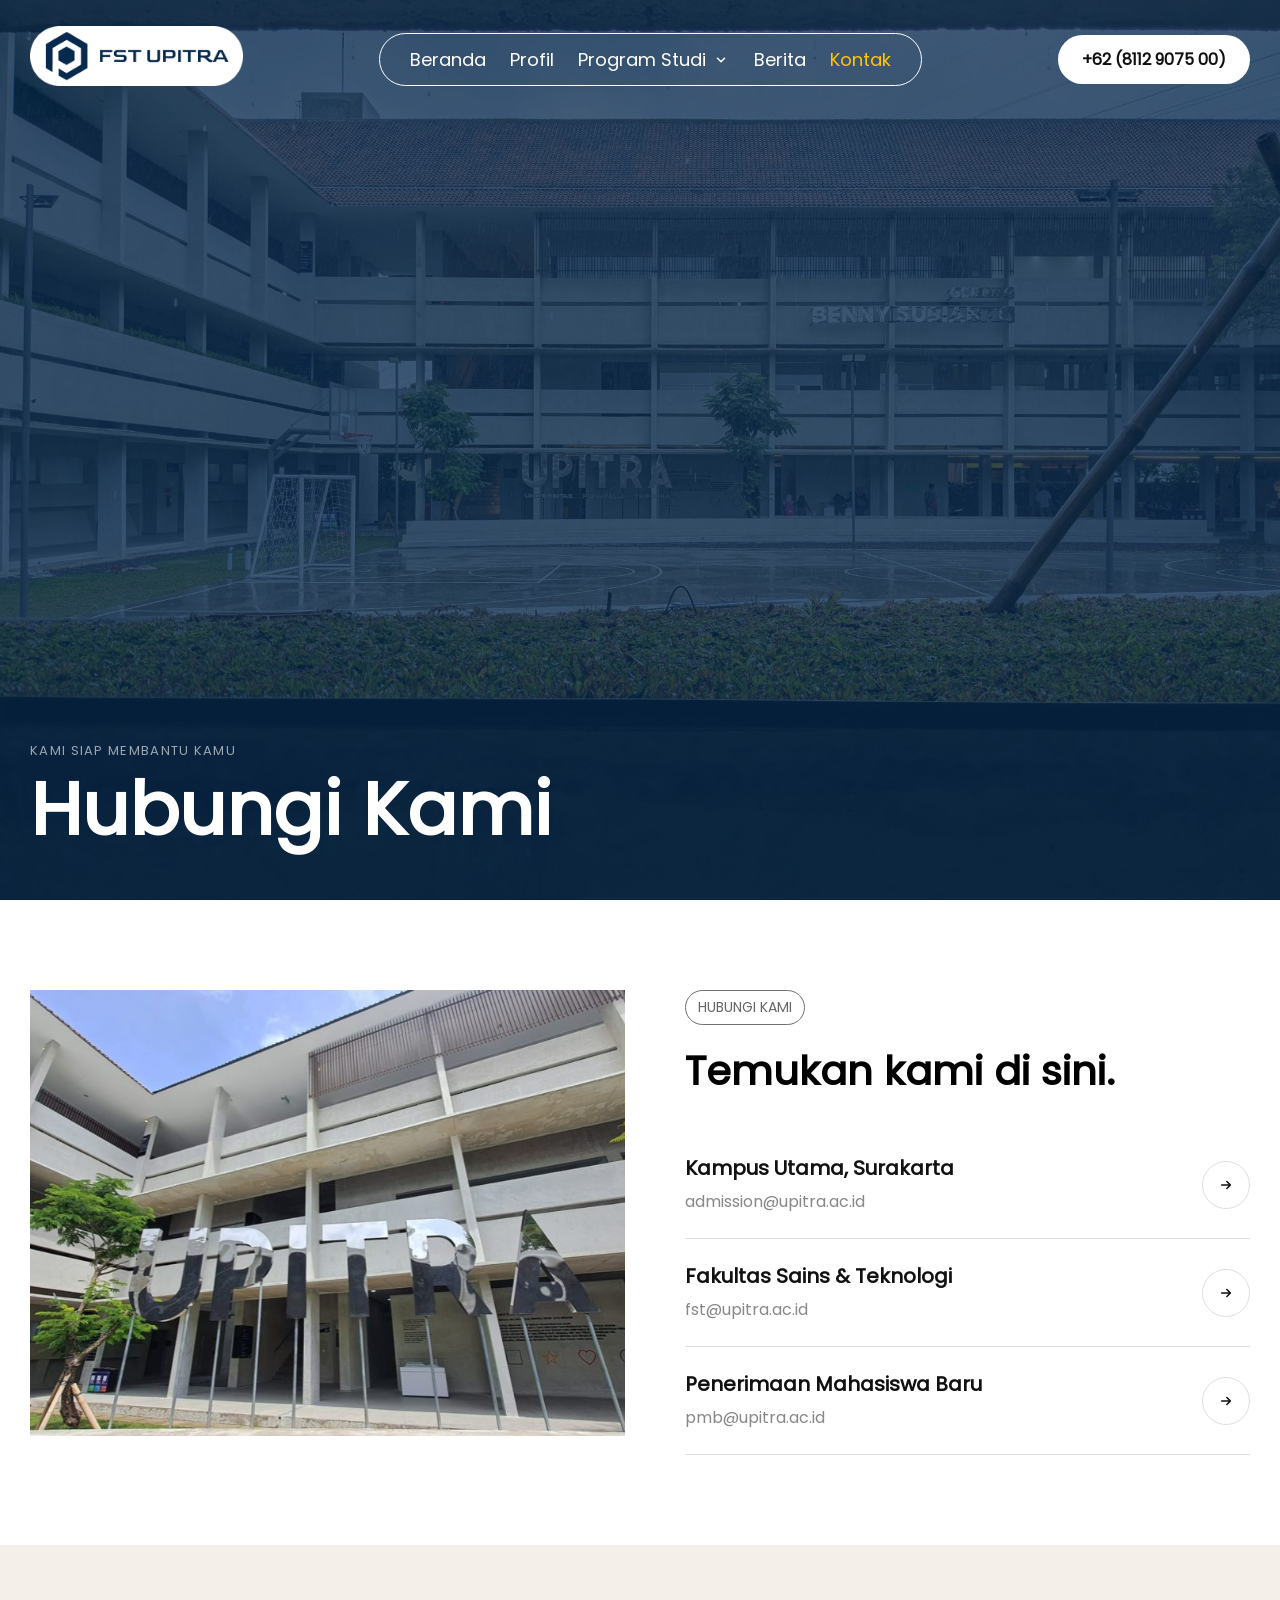
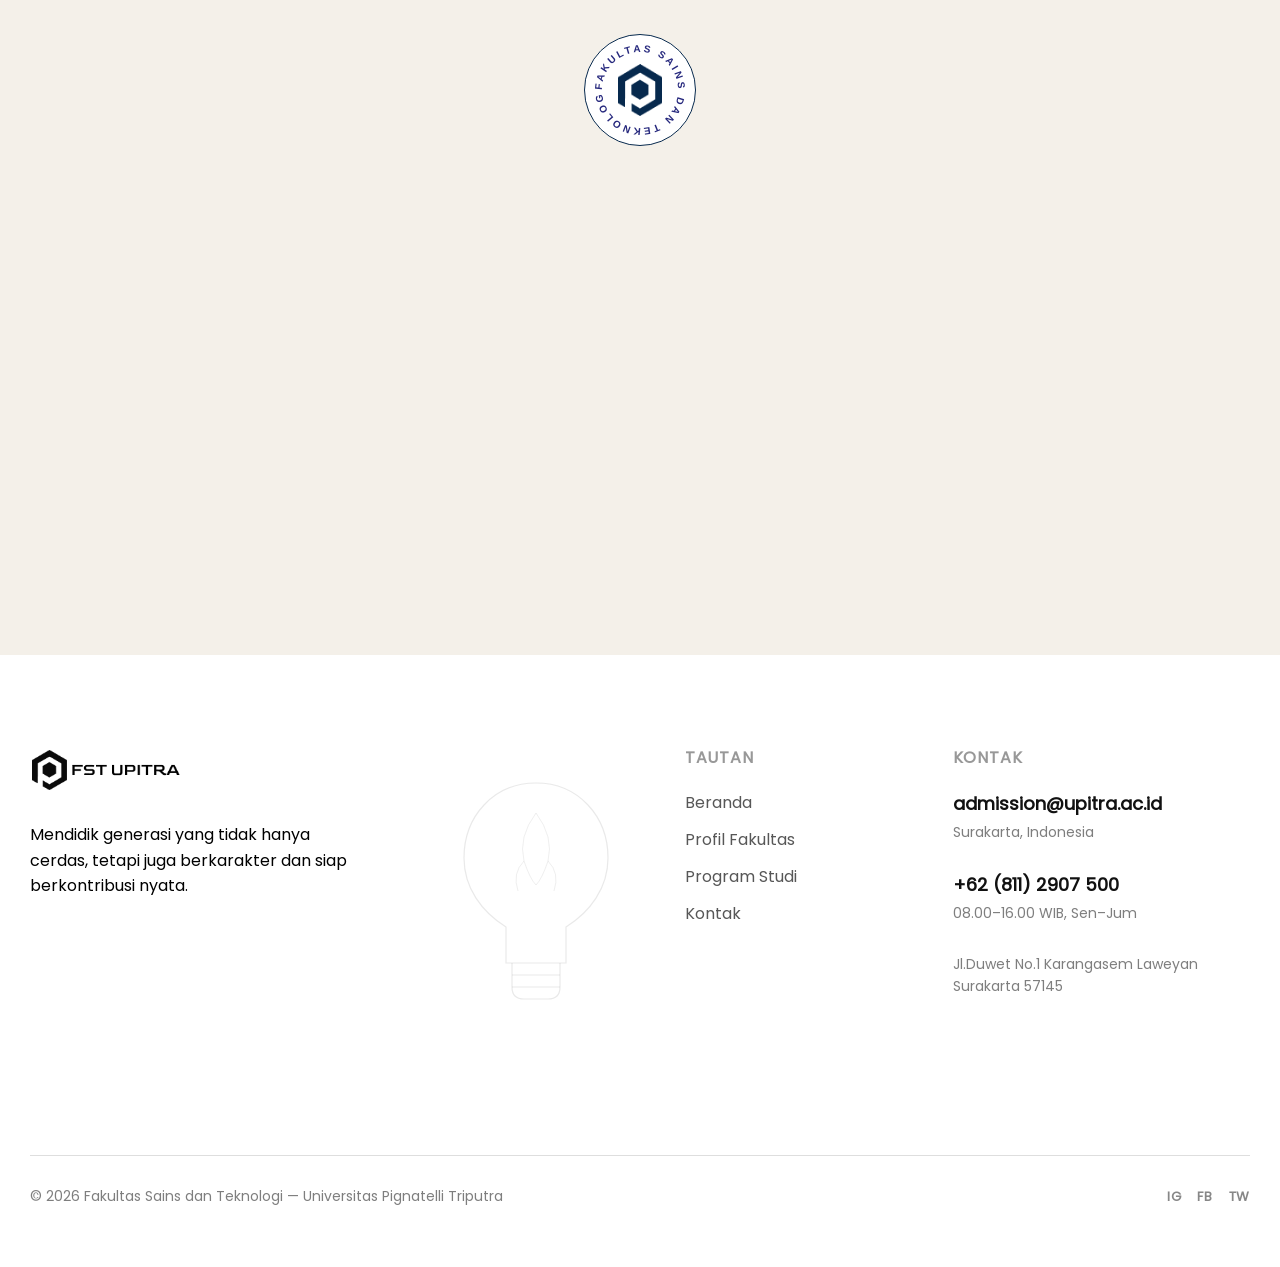
==== commit b351e462: "update" ====
--- a/pages/kontak.html
+++ b/pages/kontak.html
@@ -50,6 +50,7 @@
                     <a href="prodi/rpl.html">Rekayasa Perangkat Lunak</a>
                 </div>
             </li>
+            <li><a href="berita.html">Berita</a></li>
             <li><a href="kontak.html" class="active">Kontak</a></li>
         </ul>
         <a href="tel:+628112907500" class="kontak nav-kontak">+62 (8112 9075 00)</a>
